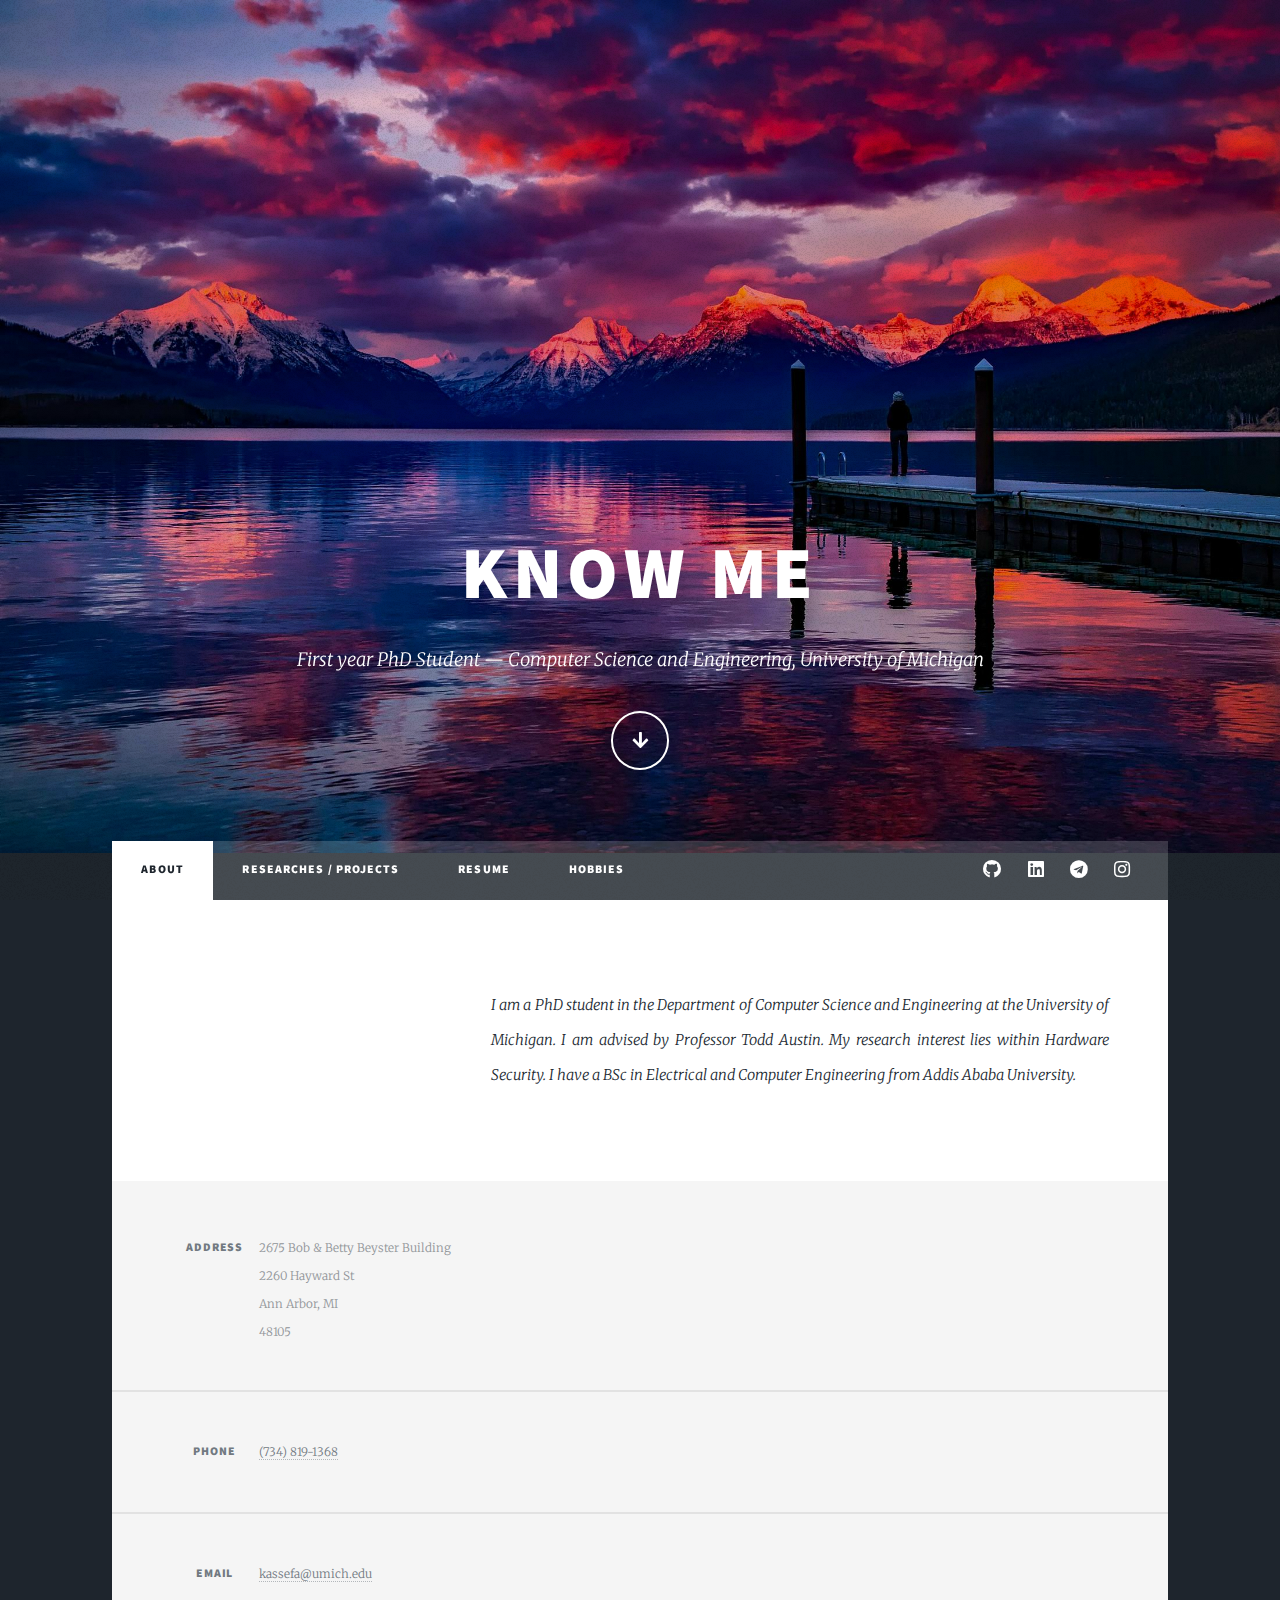
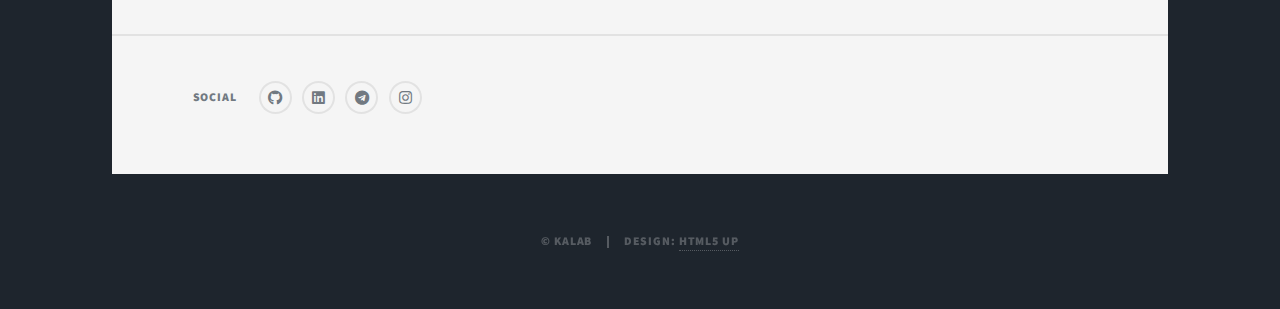
==== index.html @ b4bfa38c "first commit" ====
<!DOCTYPE HTML>

<html>
	<head>
		<title>About Page</title>
		<meta charset="utf-8" />
		<meta name="viewport" content="width=device-width, initial-scale=1, user-scalable=no" />
		<link rel="stylesheet" href="assets/css/main.css" />
		<noscript><link rel="stylesheet" href="assets/css/noscript.css" /></noscript>
	</head>

	<body class="is-preload">

		<!-- Wrapper -->
			<div id="wrapper" class="fade-in">

				<!-- Intro -->
					<div id="intro">
						<h1>Know me</h1>
						<p>First year PhD Student — Computer Science and Engineering, University of Michigan</p>
						<ul class="actions">
							<li><a href="#header" class="button icon solid solo fa-arrow-down scrolly">Continue</a></li>
						</ul>
					</div>

				<!-- Header -->
					<header id="header">
						<a class="logo">Kalab Yibeltal Assefa</a>
					</header>

				<!-- Nav -->
					<nav id="nav">
						<ul class="links">
							<li class="active"><a href="index.html">About</a></li>
							<li><a href="research.html">Researches / Projects</a></li>
							<li><a href="https://drive.google.com/file/d/16jfZTBXnlyd2YHut5KKFHOAfUcS029Zx/view?usp=sharing">Resume</a></li>
							<li><a href="hobbies.html">Hobbies</a></li>
						</ul>
						<ul class="icons">
							<li><a href="https://github.com/kalabYibeltal" class="icon brands fa-github"><span class="label">GitHub</span></a></li>
							<li><a href="https://www.linkedin.com/in/kalab-assefa" class="icon brands fa-linkedin"><span class="label">Linkedin</span></a></li>
							<li><a href="https://t.me/K11212" class="icon brands fa-telegram"><span class="label">Telegram</span></a></li>
							<li><a href="https://www.instagram.com/kalab_yibeltal" class="icon brands fa-instagram"><span class="label">Instagram</span></a></li>
						</ul>
					</nav>

				<!-- Main -->
					<div id="main">

						<!-- Featured Post -->
							<article class="post featured">
								<div class="container">
									<div class="row" style="align-items: center;">
										<div class="col-4 col-12-medium">
					
											<!-- Sidebar -->
											<a href="#" class="image featured"><img src="images/about.JPG" alt="" /></a>
					
					
					
										</div>
										<div class="col-8 col-12-medium ">
					
											<!-- Content -->
											<article class="post about">
												<header class="bio">
													<p>
														I am a PhD student in the Department of Computer Science 
														and Engineering at the University of Michigan. I am advised by 
														Professor Todd Austin. My research interest 
														lies within Hardware Security. I have a BSc
														in Electrical and Computer Engineering from Addis Ababa University.
													</p>
					
												</header>
					
											</article>
					
										</div>
									</div>
								</div>
								
								
							</article>

					

					

					</div>

				<!-- Footer -->
					<footer id="footer">
						<!-- <section>
							<form method="post" action="index.html">
								<div class="fields">
									<div class="field">
										<label for="name">Name</label>
										<input type="text" name="name" id="name" />
									</div>
									<div class="field">
										<label for="email">Email</label>
										<input type="text" name="email" id="email" />
									</div>
									<div class="field">
										<label for="message">Message</label>
										<textarea name="message" id="message" rows="3"></textarea>
									</div>
								</div>
								<ul class="actions">
									<li><input type="submit" value="Send Message" /></li>
								</ul>
							</form>
						</section> -->

						<section class="split contact align-center">
							<section class="alt">
								<h3>Address</h3>
								<p>2675 Bob & Betty Beyster Building<br />
									2260 Hayward St<br />
									Ann Arbor, MI<br />
									48105</p>
							</section>
							<section>
								<h3>Phone</h3>
								<p><a href="#">(734) 819-1368</a></p>
							</section>
							<section>
								<h3>Email</h3>
								<p><a href="#">kassefa@umich.edu</a></p>
							</section>
							<section>
								<h3>Social</h3>
								<p>
									<ul class="icons alt">
										<li><a href="https://github.com/kalabYibeltal" class="icon brands fa-github"><span class="label">GitHub</span></a></li>
										<li><a href="https://www.linkedin.com/in/kalab-assefa" class="icon brands fa-linkedin"><span class="label">Linkedin</span></a></li>
										<li><a href="https://t.me/K11212" class="icon brands fa-telegram"><span class="label">Telegram</span></a></li>
										<li><a href="https://www.instagram.com/kalab_yibeltal" class="icon brands fa-instagram"><span class="label">Instagram</span></a></li>
									</ul>

								</p>
								
							</section>
						</section>
					</footer>

				<!-- Copyright -->
					<div id="copyright">
						<ul><li>&copy; Kalab</li><li>Design: <a href="https://html5up.net">HTML5 UP</a></li></ul>
					</div>

			</div>

		<!-- Scripts -->
			<script src="assets/js/jquery.min.js"></script>
			<script src="assets/js/jquery.scrollex.min.js"></script>
			<script src="assets/js/jquery.scrolly.min.js"></script>
			<script src="assets/js/browser.min.js"></script>
			<script src="assets/js/breakpoints.min.js"></script>
			<script src="assets/js/util.js"></script>
			<script src="assets/js/main.js"></script>

	</body>
</html>
---- assets/css/main.css ----
@import url(fontawesome-all.min.css);
@import url("https://fonts.googleapis.com/css?family=Merriweather:300,700,300italic,700italic|Source+Sans+Pro:900");

/*
	Massively by HTML5 UP
	html5up.net | @ajlkn
	Free for personal and commercial use under the CCA 3.0 license (html5up.net/license)
*/

html, body, div, span, applet, object,
iframe, h1, h2, h3, h4, h5, h6, p, blockquote,
pre, a, abbr, acronym, address, big, cite,
code, del, dfn, em, img, ins, kbd, q, s, samp,
small, strike, strong, sub, sup, tt, var, b,
u, i, center, dl, dt, dd, ol, ul, li, fieldset,
form, label, legend, table, caption, tbody,
tfoot, thead, tr, th, td, article, aside,
canvas, details, embed, figure, figcaption,
footer, header, hgroup, menu, nav, output, ruby,
section, summary, time, mark, audio, video {
	margin: 0;
	padding: 0;
	border: 0;
	font-size: 100%;
	font: inherit;
	vertical-align: baseline;}

article, aside, details, figcaption, figure,
footer, header, hgroup, menu, nav, section {
	display: block;}

body {
	line-height: 1;
}

ol, ul {
	list-style: none;
}

blockquote, q {
	quotes: none;
}

	blockquote:before, blockquote:after, q:before, q:after {
		content: '';
		content: none;
	}

table {
	border-collapse: collapse;
	border-spacing: 0;
}

body {
	-webkit-text-size-adjust: none;
}

mark {
	background-color: transparent;
	color: inherit;
}

input::-moz-focus-inner {
	border: 0;
	padding: 0;
}

input, select, textarea {
	-moz-appearance: none;
	-webkit-appearance: none;
	-ms-appearance: none;
	appearance: none;
}

/* Basic */

	@-ms-viewport {
		width: device-width;
	}

	body {
		-ms-overflow-style: scrollbar;
	}

	@media screen and (max-width: 480px) {

		html, body {
			min-width: 320px;
		}

	}

	html {
		box-sizing: border-box;
	}

	*, *:before, *:after {
		box-sizing: inherit;
	}

	body {
		background-color: #1e252d;
	}

		body.is-preload *, body.is-preload *:before, body.is-preload *:after {
			-moz-animation: none !important;
			-webkit-animation: none !important;
			-ms-animation: none !important;
			animation: none !important;
			-moz-transition: none !important;
			-webkit-transition: none !important;
			-ms-transition: none !important;
			transition: none !important;
		}

/* Type */

	html {
		font-size: 16pt;
	}

		@media screen and (max-width: 1680px) {

			html {
				font-size: 12pt;
			}

		}

		@media screen and (max-width: 1280px) {

			html {
				font-size: 11pt;
			}

		}

		@media screen and (max-width: 360px) {

			html {
				font-size: 10pt;
			}

		}

	body {
		color: #212931;
	}

	body, input, select, textarea {
		font-family: "Merriweather", Georgia, serif;
		font-weight: 300;
		font-size: 1rem;
		line-height: 2.375;
	}

	a {
		-moz-transition: color 0.2s ease-in-out, background-color 0.2s ease-in-out, border-color 0.2s ease-in-out, box-shadow 0.2s ease-in-out;
		-webkit-transition: color 0.2s ease-in-out, background-color 0.2s ease-in-out, border-color 0.2s ease-in-out, box-shadow 0.2s ease-in-out;
		-ms-transition: color 0.2s ease-in-out, background-color 0.2s ease-in-out, border-color 0.2s ease-in-out, box-shadow 0.2s ease-in-out;
		transition: color 0.2s ease-in-out, background-color 0.2s ease-in-out, border-color 0.2s ease-in-out, box-shadow 0.2s ease-in-out;
		border-bottom: dotted 1px;
		text-decoration: none;
	}

		a:hover {
			border-bottom-color: transparent;
		}

	strong, b {
		font-weight: 600;
	}

	em, i {
		font-style: italic;
	}

	p {
		text-align: justify;
		margin: 0 0 2rem 0;
	}

	h1, h2, h3, h4, h5, h6 {
		font-family: "Source Sans Pro", Helvetica, sans-serif;
		font-weight: 900;
		line-height: 1.5;
		letter-spacing: 0.075em;
		text-transform: uppercase;
		margin: 0 0 1rem 0;
	}

		h1 a, h2 a, h3 a, h4 a, h5 a, h6 a {
			border-bottom: 0;
			color: inherit;
			text-decoration: none;
		}

	h1 {
		font-size: 4rem;
		line-height: 1.1;
		margin: 0 0 2rem 0;
	}

	h2 {
		font-size: 1.75rem;
		line-height: 1.3;
		margin: 0 0 1.5rem 0;
	}

	h3 {
		font-size: 1.25rem;
		margin: 0 0 1.5rem 0;
	}

	h4 {
		font-size: 1rem;
	}

	h5 {
		font-size: 0.9rem;
	}

	h6 {
		font-size: 0.8rem;
	}

	sub {
		font-size: 0.8rem;
		position: relative;
		top: 0.5rem;
	}

	sup {
		font-size: 0.8rem;
		position: relative;
		top: -0.5rem;
	}

	blockquote {
		border-left: solid 4px;
		font-style: italic;
		margin: 0 0 2rem 0;
		padding: 0.5rem 0 0.5rem 2rem;
	}

	code {
		border: solid 2px;
		font-family: "Courier New", monospace;
		font-size: 0.9rem;
		margin: 0 0.25rem;
		padding: 0.25rem 0.65rem;
	}

	pre {
		-webkit-overflow-scrolling: touch;
		font-family: "Courier New", monospace;
		font-size: 0.9rem;
		margin: 0 0 2rem 0;
	}

		pre code {
			display: block;
			line-height: 1.75;
			padding: 1rem 1.5rem;
			overflow-x: auto;
		}

	hr {
		border: 0;
		border-bottom: solid 2px;
		margin: 3rem 0;
	}

		hr.major {
			margin: 5rem 0;
		}

	.align-left {
		text-align: left;
	}

	.align-center {
		text-align: center;
	}

	.align-right {
		text-align: right;
	}

	input, select, textarea {
		color: #212931;
	}

	a {
		color: #212931;
		border-bottom-color: rgba(33, 41, 49, 0.5);
	}

		a:hover {
			border-bottom-color: transparent;
			color: #18bfef !important;
		}

	strong, b {
		color: #212931;
	}

	h1, h2, h3, h4, h5, h6 {
		color: #212931;
	}

	blockquote {
		border-left-color: #eeeeee;
	}

	code {
		background: rgba(220, 220, 220, 0.25);
		border-color: #eeeeee;
	}

	hr {
		border-bottom-color: #eeeeee;
	}

/* Row */

	.row {
		display: flex;
		flex-wrap: wrap;
		box-sizing: border-box;
		align-items: stretch;
	}

		.row > * {
			box-sizing: border-box;
		}

		.row.gtr-uniform > * > :last-child {
			margin-bottom: 0;
		}

		.row.aln-left {
			justify-content: flex-start;
		}

		.row.aln-center {
			justify-content: center;
		}

		.row.aln-right {
			justify-content: flex-end;
		}

		.row.aln-top {
			align-items: flex-start;
		}

		.row.aln-middle {
			align-items: center;
		}

		.row.aln-bottom {
			align-items: flex-end;
		}

		.row > .imp {
			order: -1;
		}

		.row > .col-1 {
			width: 8.33333%;
		}

		.row > .off-1 {
			margin-left: 8.33333%;
		}

		.row > .col-2 {
			width: 16.66667%;
		}

		.row > .off-2 {
			margin-left: 16.66667%;
		}

		.row > .col-3 {
			width: 25%;
		}

		.row > .off-3 {
			margin-left: 25%;
		}

		.row > .col-4 {
			width: 33.33333%;
		}

		.row > .off-4 {
			margin-left: 33.33333%;
		}

		.row > .col-5 {
			width: 41.66667%;
		}

		.row > .off-5 {
			margin-left: 41.66667%;
		}

		.row > .col-6 {
			width: 50%;
		}

		.row > .off-6 {
			margin-left: 50%;
		}

		.row > .col-7 {
			width: 58.33333%;
		}

		.row > .off-7 {
			margin-left: 58.33333%;
		}

		.row > .col-8 {
			width: 66.66667%;
		}

		.row > .off-8 {
			margin-left: 66.66667%;
		}

		.row > .col-9 {
			width: 75%;
		}

		.row > .off-9 {
			margin-left: 75%;
		}

		.row > .col-10 {
			width: 83.33333%;
		}

		.row > .off-10 {
			margin-left: 83.33333%;
		}

		.row > .col-11 {
			width: 91.66667%;
		}

		.row > .off-11 {
			margin-left: 91.66667%;
		}

		.row > .col-12 {
			width: 100%;
		}

		.row > .off-12 {
			margin-left: 100%;
		}

		.row.gtr-0 {
			margin-top: 0;
			margin-left: 0rem;
		}

			.row.gtr-0 > * {
				padding: 0 0 0 0rem;
			}

			.row.gtr-0.gtr-uniform {
				margin-top: 0rem;
			}

				.row.gtr-0.gtr-uniform > * {
					padding-top: 0rem;
				}

		.row.gtr-25 {
			margin-top: 0;
			margin-left: -0.375rem;
		}

			.row.gtr-25 > * {
				padding: 0 0 0 0.375rem;
			}

			.row.gtr-25.gtr-uniform {
				margin-top: -0.375rem;
			}

				.row.gtr-25.gtr-uniform > * {
					padding-top: 0.375rem;
				}

		.row.gtr-50 {
			margin-top: 0;
			margin-left: -0.75rem;
		}

			.row.gtr-50 > * {
				padding: 0 0 0 0.75rem;
			}

			.row.gtr-50.gtr-uniform {
				margin-top: -0.75rem;
			}

				.row.gtr-50.gtr-uniform > * {
					padding-top: 0.75rem;
				}

		.row {
			margin-top: 0;
			margin-left: -1.5rem;
		}

			.row > * {
				padding: 0 0 0 1.5rem;
			}

			.row.gtr-uniform {
				margin-top: -1.5rem;
			}

				.row.gtr-uniform > * {
					padding-top: 1.5rem;
				}

		.row.gtr-150 {
			margin-top: 0;
			margin-left: -2.25rem;
		}

			.row.gtr-150 > * {
				padding: 0 0 0 2.25rem;
			}

			.row.gtr-150.gtr-uniform {
				margin-top: -2.25rem;
			}

				.row.gtr-150.gtr-uniform > * {
					padding-top: 2.25rem;
				}

		.row.gtr-200 {
			margin-top: 0;
			margin-left: -3rem;
		}

			.row.gtr-200 > * {
				padding: 0 0 0 3rem;
			}

			.row.gtr-200.gtr-uniform {
				margin-top: -3rem;
			}

				.row.gtr-200.gtr-uniform > * {
					padding-top: 3rem;
				}

		@media screen and (max-width: 1680px) {

			.row {
				display: flex;
				flex-wrap: wrap;
				box-sizing: border-box;
				align-items: stretch;
			}

				.row > * {
					box-sizing: border-box;
				}

				.row.gtr-uniform > * > :last-child {
					margin-bottom: 0;
				}

				.row.aln-left {
					justify-content: flex-start;
				}

				.row.aln-center {
					justify-content: center;
				}

				.row.aln-right {
					justify-content: flex-end;
				}

				.row.aln-top {
					align-items: flex-start;
				}

				.row.aln-middle {
					align-items: center;
				}

				.row.aln-bottom {
					align-items: flex-end;
				}

				.row > .imp-xlarge {
					order: -1;
				}

				.row > .col-1-xlarge {
					width: 8.33333%;
				}

				.row > .off-1-xlarge {
					margin-left: 8.33333%;
				}

				.row > .col-2-xlarge {
					width: 16.66667%;
				}

				.row > .off-2-xlarge {
					margin-left: 16.66667%;
				}

				.row > .col-3-xlarge {
					width: 25%;
				}

				.row > .off-3-xlarge {
					margin-left: 25%;
				}

				.row > .col-4-xlarge {
					width: 33.33333%;
				}

				.row > .off-4-xlarge {
					margin-left: 33.33333%;
				}

				.row > .col-5-xlarge {
					width: 41.66667%;
				}

				.row > .off-5-xlarge {
					margin-left: 41.66667%;
				}

				.row > .col-6-xlarge {
					width: 50%;
				}

				.row > .off-6-xlarge {
					margin-left: 50%;
				}

				.row > .col-7-xlarge {
					width: 58.33333%;
				}

				.row > .off-7-xlarge {
					margin-left: 58.33333%;
				}

				.row > .col-8-xlarge {
					width: 66.66667%;
				}

				.row > .off-8-xlarge {
					margin-left: 66.66667%;
				}

				.row > .col-9-xlarge {
					width: 75%;
				}

				.row > .off-9-xlarge {
					margin-left: 75%;
				}

				.row > .col-10-xlarge {
					width: 83.33333%;
				}

				.row > .off-10-xlarge {
					margin-left: 83.33333%;
				}

				.row > .col-11-xlarge {
					width: 91.66667%;
				}

				.row > .off-11-xlarge {
					margin-left: 91.66667%;
				}

				.row > .col-12-xlarge {
					width: 100%;
				}

				.row > .off-12-xlarge {
					margin-left: 100%;
				}

				.row.gtr-0 {
					margin-top: 0;
					margin-left: 0rem;
				}

					.row.gtr-0 > * {
						padding: 0 0 0 0rem;
					}

					.row.gtr-0.gtr-uniform {
						margin-top: 0rem;
					}

						.row.gtr-0.gtr-uniform > * {
							padding-top: 0rem;
						}

				.row.gtr-25 {
					margin-top: 0;
					margin-left: -0.375rem;
				}

					.row.gtr-25 > * {
						padding: 0 0 0 0.375rem;
					}

					.row.gtr-25.gtr-uniform {
						margin-top: -0.375rem;
					}

						.row.gtr-25.gtr-uniform > * {
							padding-top: 0.375rem;
						}

				.row.gtr-50 {
					margin-top: 0;
					margin-left: -0.75rem;
				}

					.row.gtr-50 > * {
						padding: 0 0 0 0.75rem;
					}

					.row.gtr-50.gtr-uniform {
						margin-top: -0.75rem;
					}

						.row.gtr-50.gtr-uniform > * {
							padding-top: 0.75rem;
						}

				.row {
					margin-top: 0;
					margin-left: -1.5rem;
				}

					.row > * {
						padding: 0 0 0 1.5rem;
					}

					.row.gtr-uniform {
						margin-top: -1.5rem;
					}

						.row.gtr-uniform > * {
							padding-top: 1.5rem;
						}

				.row.gtr-150 {
					margin-top: 0;
					margin-left: -2.25rem;
				}

					.row.gtr-150 > * {
						padding: 0 0 0 2.25rem;
					}

					.row.gtr-150.gtr-uniform {
						margin-top: -2.25rem;
					}

						.row.gtr-150.gtr-uniform > * {
							padding-top: 2.25rem;
						}

				.row.gtr-200 {
					margin-top: 0;
					margin-left: -3rem;
				}

					.row.gtr-200 > * {
						padding: 0 0 0 3rem;
					}

					.row.gtr-200.gtr-uniform {
						margin-top: -3rem;
					}

						.row.gtr-200.gtr-uniform > * {
							padding-top: 3rem;
						}

		}

		@media screen and (max-width: 1280px) {

			.row {
				display: flex;
				flex-wrap: wrap;
				box-sizing: border-box;
				align-items: stretch;
			}

				.row > * {
					box-sizing: border-box;
				}

				.row.gtr-uniform > * > :last-child {
					margin-bottom: 0;
				}

				.row.aln-left {
					justify-content: flex-start;
				}

				.row.aln-center {
					justify-content: center;
				}

				.row.aln-right {
					justify-content: flex-end;
				}

				.row.aln-top {
					align-items: flex-start;
				}

				.row.aln-middle {
					align-items: center;
				}

				.row.aln-bottom {
					align-items: flex-end;
				}

				.row > .imp-large {
					order: -1;
				}

				.row > .col-1-large {
					width: 8.33333%;
				}

				.row > .off-1-large {
					margin-left: 8.33333%;
				}

				.row > .col-2-large {
					width: 16.66667%;
				}

				.row > .off-2-large {
					margin-left: 16.66667%;
				}

				.row > .col-3-large {
					width: 25%;
				}

				.row > .off-3-large {
					margin-left: 25%;
				}

				.row > .col-4-large {
					width: 33.33333%;
				}

				.row > .off-4-large {
					margin-left: 33.33333%;
				}

				.row > .col-5-large {
					width: 41.66667%;
				}

				.row > .off-5-large {
					margin-left: 41.66667%;
				}

				.row > .col-6-large {
					width: 50%;
				}

				.row > .off-6-large {
					margin-left: 50%;
				}

				.row > .col-7-large {
					width: 58.33333%;
				}

				.row > .off-7-large {
					margin-left: 58.33333%;
				}

				.row > .col-8-large {
					width: 66.66667%;
				}

				.row > .off-8-large {
					margin-left: 66.66667%;
				}

				.row > .col-9-large {
					width: 75%;
				}

				.row > .off-9-large {
					margin-left: 75%;
				}

				.row > .col-10-large {
					width: 83.33333%;
				}

				.row > .off-10-large {
					margin-left: 83.33333%;
				}

				.row > .col-11-large {
					width: 91.66667%;
				}

				.row > .off-11-large {
					margin-left: 91.66667%;
				}

				.row > .col-12-large {
					width: 100%;
				}

				.row > .off-12-large {
					margin-left: 100%;
				}

				.row.gtr-0 {
					margin-top: 0;
					margin-left: 0rem;
				}

					.row.gtr-0 > * {
						padding: 0 0 0 0rem;
					}

					.row.gtr-0.gtr-uniform {
						margin-top: 0rem;
					}

						.row.gtr-0.gtr-uniform > * {
							padding-top: 0rem;
						}

				.row.gtr-25 {
					margin-top: 0;
					margin-left: -0.375rem;
				}

					.row.gtr-25 > * {
						padding: 0 0 0 0.375rem;
					}

					.row.gtr-25.gtr-uniform {
						margin-top: -0.375rem;
					}

						.row.gtr-25.gtr-uniform > * {
							padding-top: 0.375rem;
						}

				.row.gtr-50 {
					margin-top: 0;
					margin-left: -0.75rem;
				}

					.row.gtr-50 > * {
						padding: 0 0 0 0.75rem;
					}

					.row.gtr-50.gtr-uniform {
						margin-top: -0.75rem;
					}

						.row.gtr-50.gtr-uniform > * {
							padding-top: 0.75rem;
						}

				.row {
					margin-top: 0;
					margin-left: -1.5rem;
				}

					.row > * {
						padding: 0 0 0 1.5rem;
					}

					.row.gtr-uniform {
						margin-top: -1.5rem;
					}

						.row.gtr-uniform > * {
							padding-top: 1.5rem;
						}

				.row.gtr-150 {
					margin-top: 0;
					margin-left: -2.25rem;
				}

					.row.gtr-150 > * {
						padding: 0 0 0 2.25rem;
					}

					.row.gtr-150.gtr-uniform {
						margin-top: -2.25rem;
					}

						.row.gtr-150.gtr-uniform > * {
							padding-top: 2.25rem;
						}

				.row.gtr-200 {
					margin-top: 0;
					margin-left: -3rem;
				}

					.row.gtr-200 > * {
						padding: 0 0 0 3rem;
					}

					.row.gtr-200.gtr-uniform {
						margin-top: -3rem;
					}

						.row.gtr-200.gtr-uniform > * {
							padding-top: 3rem;
						}

		}

		@media screen and (max-width: 980px) {

			.row {
				display: flex;
				flex-wrap: wrap;
				box-sizing: border-box;
				align-items: stretch;
			}

				.row > * {
					box-sizing: border-box;
				}

				.row.gtr-uniform > * > :last-child {
					margin-bottom: 0;
				}

				.row.aln-left {
					justify-content: flex-start;
				}

				.row.aln-center {
					justify-content: center;
				}

				.row.aln-right {
					justify-content: flex-end;
				}

				.row.aln-top {
					align-items: flex-start;
				}

				.row.aln-middle {
					align-items: center;
				}

				.row.aln-bottom {
					align-items: flex-end;
				}

				.row > .imp-medium {
					order: -1;
				}

				.row > .col-1-medium {
					width: 8.33333%;
				}

				.row > .off-1-medium {
					margin-left: 8.33333%;
				}

				.row > .col-2-medium {
					width: 16.66667%;
				}

				.row > .off-2-medium {
					margin-left: 16.66667%;
				}

				.row > .col-3-medium {
					width: 25%;
				}

				.row > .off-3-medium {
					margin-left: 25%;
				}

				.row > .col-4-medium {
					width: 33.33333%;
				}

				.row > .off-4-medium {
					margin-left: 33.33333%;
				}

				.row > .col-5-medium {
					width: 41.66667%;
				}

				.row > .off-5-medium {
					margin-left: 41.66667%;
				}

				.row > .col-6-medium {
					width: 50%;
				}

				.row > .off-6-medium {
					margin-left: 50%;
				}

				.row > .col-7-medium {
					width: 58.33333%;
				}

				.row > .off-7-medium {
					margin-left: 58.33333%;
				}

				.row > .col-8-medium {
					width: 66.66667%;
				}

				.row > .off-8-medium {
					margin-left: 66.66667%;
				}

				.row > .col-9-medium {
					width: 75%;
				}

				.row > .off-9-medium {
					margin-left: 75%;
				}

				.row > .col-10-medium {
					width: 83.33333%;
				}

				.row > .off-10-medium {
					margin-left: 83.33333%;
				}

				.row > .col-11-medium {
					width: 91.66667%;
				}

				.row > .off-11-medium {
					margin-left: 91.66667%;
				}

				.row > .col-12-medium {
					width: 100%;
				}

				.row > .off-12-medium {
					margin-left: 100%;
				}

				.row.gtr-0 {
					margin-top: 0;
					margin-left: 0rem;
				}

					.row.gtr-0 > * {
						padding: 0 0 0 0rem;
					}

					.row.gtr-0.gtr-uniform {
						margin-top: 0rem;
					}

						.row.gtr-0.gtr-uniform > * {
							padding-top: 0rem;
						}

				.row.gtr-25 {
					margin-top: 0;
					margin-left: -0.375rem;
				}

					.row.gtr-25 > * {
						padding: 0 0 0 0.375rem;
					}

					.row.gtr-25.gtr-uniform {
						margin-top: -0.375rem;
					}

						.row.gtr-25.gtr-uniform > * {
							padding-top: 0.375rem;
						}

				.row.gtr-50 {
					margin-top: 0;
					margin-left: -0.75rem;
				}

					.row.gtr-50 > * {
						padding: 0 0 0 0.75rem;
					}

					.row.gtr-50.gtr-uniform {
						margin-top: -0.75rem;
					}

						.row.gtr-50.gtr-uniform > * {
							padding-top: 0.75rem;
						}

				.row {
					margin-top: 0;
					margin-left: -1.5rem;
				}

					.row > * {
						padding: 0 0 0 1.5rem;
					}

					.row.gtr-uniform {
						margin-top: -1.5rem;
					}

						.row.gtr-uniform > * {
							padding-top: 1.5rem;
						}

				.row.gtr-150 {
					margin-top: 0;
					margin-left: -2.25rem;
				}

					.row.gtr-150 > * {
						padding: 0 0 0 2.25rem;
					}

					.row.gtr-150.gtr-uniform {
						margin-top: -2.25rem;
					}

						.row.gtr-150.gtr-uniform > * {
							padding-top: 2.25rem;
						}

				.row.gtr-200 {
					margin-top: 0;
					margin-left: -3rem;
				}

					.row.gtr-200 > * {
						padding: 0 0 0 3rem;
					}

					.row.gtr-200.gtr-uniform {
						margin-top: -3rem;
					}

						.row.gtr-200.gtr-uniform > * {
							padding-top: 3rem;
						}

		}

		@media screen and (max-width: 736px) {

			.row {
				display: flex;
				flex-wrap: wrap;
				box-sizing: border-box;
				align-items: stretch;
			}

				.row > * {
					box-sizing: border-box;
				}

				.row.gtr-uniform > * > :last-child {
					margin-bottom: 0;
				}

				.row.aln-left {
					justify-content: flex-start;
				}

				.row.aln-center {
					justify-content: center;
				}

				.row.aln-right {
					justify-content: flex-end;
				}

				.row.aln-top {
					align-items: flex-start;
				}

				.row.aln-middle {
					align-items: center;
				}

				.row.aln-bottom {
					align-items: flex-end;
				}

				.row > .imp-small {
					order: -1;
				}

				.row > .col-1-small {
					width: 8.33333%;
				}

				.row > .off-1-small {
					margin-left: 8.33333%;
				}

				.row > .col-2-small {
					width: 16.66667%;
				}

				.row > .off-2-small {
					margin-left: 16.66667%;
				}

				.row > .col-3-small {
					width: 25%;
				}

				.row > .off-3-small {
					margin-left: 25%;
				}

				.row > .col-4-small {
					width: 33.33333%;
				}

				.row > .off-4-small {
					margin-left: 33.33333%;
				}

				.row > .col-5-small {
					width: 41.66667%;
				}

				.row > .off-5-small {
					margin-left: 41.66667%;
				}

				.row > .col-6-small {
					width: 50%;
				}

				.row > .off-6-small {
					margin-left: 50%;
				}

				.row > .col-7-small {
					width: 58.33333%;
				}

				.row > .off-7-small {
					margin-left: 58.33333%;
				}

				.row > .col-8-small {
					width: 66.66667%;
				}

				.row > .off-8-small {
					margin-left: 66.66667%;
				}

				.row > .col-9-small {
					width: 75%;
				}

				.row > .off-9-small {
					margin-left: 75%;
				}

				.row > .col-10-small {
					width: 83.33333%;
				}

				.row > .off-10-small {
					margin-left: 83.33333%;
				}

				.row > .col-11-small {
					width: 91.66667%;
				}

				.row > .off-11-small {
					margin-left: 91.66667%;
				}

				.row > .col-12-small {
					width: 100%;
				}

				.row > .off-12-small {
					margin-left: 100%;
				}

				.row.gtr-0 {
					margin-top: 0;
					margin-left: 0rem;
				}

					.row.gtr-0 > * {
						padding: 0 0 0 0rem;
					}

					.row.gtr-0.gtr-uniform {
						margin-top: 0rem;
					}

						.row.gtr-0.gtr-uniform > * {
							padding-top: 0rem;
						}

				.row.gtr-25 {
					margin-top: 0;
					margin-left: -0.375rem;
				}

					.row.gtr-25 > * {
						padding: 0 0 0 0.375rem;
					}

					.row.gtr-25.gtr-uniform {
						margin-top: -0.375rem;
					}

						.row.gtr-25.gtr-uniform > * {
							padding-top: 0.375rem;
						}

				.row.gtr-50 {
					margin-top: 0;
					margin-left: -0.75rem;
				}

					.row.gtr-50 > * {
						padding: 0 0 0 0.75rem;
					}

					.row.gtr-50.gtr-uniform {
						margin-top: -0.75rem;
					}

						.row.gtr-50.gtr-uniform > * {
							padding-top: 0.75rem;
						}

				.row {
					margin-top: 0;
					margin-left: -1.5rem;
				}

					.row > * {
						padding: 0 0 0 1.5rem;
					}

					.row.gtr-uniform {
						margin-top: -1.5rem;
					}

						.row.gtr-uniform > * {
							padding-top: 1.5rem;
						}

				.row.gtr-150 {
					margin-top: 0;
					margin-left: -2.25rem;
				}

					.row.gtr-150 > * {
						padding: 0 0 0 2.25rem;
					}

					.row.gtr-150.gtr-uniform {
						margin-top: -2.25rem;
					}

						.row.gtr-150.gtr-uniform > * {
							padding-top: 2.25rem;
						}

				.row.gtr-200 {
					margin-top: 0;
					margin-left: -3rem;
				}

					.row.gtr-200 > * {
						padding: 0 0 0 3rem;
					}

					.row.gtr-200.gtr-uniform {
						margin-top: -3rem;
					}

						.row.gtr-200.gtr-uniform > * {
							padding-top: 3rem;
						}

		}

		@media screen and (max-width: 480px) {

			.row {
				display: flex;
				flex-wrap: wrap;
				box-sizing: border-box;
				align-items: stretch;
			}

				.row > * {
					box-sizing: border-box;
				}

				.row.gtr-uniform > * > :last-child {
					margin-bottom: 0;
				}

				.row.aln-left {
					justify-content: flex-start;
				}

				.row.aln-center {
					justify-content: center;
				}

				.row.aln-right {
					justify-content: flex-end;
				}

				.row.aln-top {
					align-items: flex-start;
				}

				.row.aln-middle {
					align-items: center;
				}

				.row.aln-bottom {
					align-items: flex-end;
				}

				.row > .imp-xsmall {
					order: -1;
				}

				.row > .col-1-xsmall {
					width: 8.33333%;
				}

				.row > .off-1-xsmall {
					margin-left: 8.33333%;
				}

				.row > .col-2-xsmall {
					width: 16.66667%;
				}

				.row > .off-2-xsmall {
					margin-left: 16.66667%;
				}

				.row > .col-3-xsmall {
					width: 25%;
				}

				.row > .off-3-xsmall {
					margin-left: 25%;
				}

				.row > .col-4-xsmall {
					width: 33.33333%;
				}

				.row > .off-4-xsmall {
					margin-left: 33.33333%;
				}

				.row > .col-5-xsmall {
					width: 41.66667%;
				}

				.row > .off-5-xsmall {
					margin-left: 41.66667%;
				}

				.row > .col-6-xsmall {
					width: 50%;
				}

				.row > .off-6-xsmall {
					margin-left: 50%;
				}

				.row > .col-7-xsmall {
					width: 58.33333%;
				}

				.row > .off-7-xsmall {
					margin-left: 58.33333%;
				}

				.row > .col-8-xsmall {
					width: 66.66667%;
				}

				.row > .off-8-xsmall {
					margin-left: 66.66667%;
				}

				.row > .col-9-xsmall {
					width: 75%;
				}

				.row > .off-9-xsmall {
					margin-left: 75%;
				}

				.row > .col-10-xsmall {
					width: 83.33333%;
				}

				.row > .off-10-xsmall {
					margin-left: 83.33333%;
				}

				.row > .col-11-xsmall {
					width: 91.66667%;
				}

				.row > .off-11-xsmall {
					margin-left: 91.66667%;
				}

				.row > .col-12-xsmall {
					width: 100%;
				}

				.row > .off-12-xsmall {
					margin-left: 100%;
				}

				.row.gtr-0 {
					margin-top: 0;
					margin-left: 0rem;
				}

					.row.gtr-0 > * {
						padding: 0 0 0 0rem;
					}

					.row.gtr-0.gtr-uniform {
						margin-top: 0rem;
					}

						.row.gtr-0.gtr-uniform > * {
							padding-top: 0rem;
						}

				.row.gtr-25 {
					margin-top: 0;
					margin-left: -0.375rem;
				}

					.row.gtr-25 > * {
						padding: 0 0 0 0.375rem;
					}

					.row.gtr-25.gtr-uniform {
						margin-top: -0.375rem;
					}

						.row.gtr-25.gtr-uniform > * {
							padding-top: 0.375rem;
						}

				.row.gtr-50 {
					margin-top: 0;
					margin-left: -0.75rem;
				}

					.row.gtr-50 > * {
						padding: 0 0 0 0.75rem;
					}

					.row.gtr-50.gtr-uniform {
						margin-top: -0.75rem;
					}

						.row.gtr-50.gtr-uniform > * {
							padding-top: 0.75rem;
						}

				.row {
					margin-top: 0;
					margin-left: -1.5rem;
				}

					.row > * {
						padding: 0 0 0 1.5rem;
					}

					.row.gtr-uniform {
						margin-top: -1.5rem;
					}

						.row.gtr-uniform > * {
							padding-top: 1.5rem;
						}

				.row.gtr-150 {
					margin-top: 0;
					margin-left: -2.25rem;
				}

					.row.gtr-150 > * {
						padding: 0 0 0 2.25rem;
					}

					.row.gtr-150.gtr-uniform {
						margin-top: -2.25rem;
					}

						.row.gtr-150.gtr-uniform > * {
							padding-top: 2.25rem;
						}

				.row.gtr-200 {
					margin-top: 0;
					margin-left: -3rem;
				}

					.row.gtr-200 > * {
						padding: 0 0 0 3rem;
					}

					.row.gtr-200.gtr-uniform {
						margin-top: -3rem;
					}

						.row.gtr-200.gtr-uniform > * {
							padding-top: 3rem;
						}

		}

		@media screen and (max-width: 360px) {

			.row {
				display: flex;
				flex-wrap: wrap;
				box-sizing: border-box;
				align-items: stretch;
			}

				.row > * {
					box-sizing: border-box;
				}

				.row.gtr-uniform > * > :last-child {
					margin-bottom: 0;
				}

				.row.aln-left {
					justify-content: flex-start;
				}

				.row.aln-center {
					justify-content: center;
				}

				.row.aln-right {
					justify-content: flex-end;
				}

				.row.aln-top {
					align-items: flex-start;
				}

				.row.aln-middle {
					align-items: center;
				}

				.row.aln-bottom {
					align-items: flex-end;
				}

				.row > .imp-xxsmall {
					order: -1;
				}

				.row > .col-1-xxsmall {
					width: 8.33333%;
				}

				.row > .off-1-xxsmall {
					margin-left: 8.33333%;
				}

				.row > .col-2-xxsmall {
					width: 16.66667%;
				}

				.row > .off-2-xxsmall {
					margin-left: 16.66667%;
				}

				.row > .col-3-xxsmall {
					width: 25%;
				}

				.row > .off-3-xxsmall {
					margin-left: 25%;
				}

				.row > .col-4-xxsmall {
					width: 33.33333%;
				}

				.row > .off-4-xxsmall {
					margin-left: 33.33333%;
				}

				.row > .col-5-xxsmall {
					width: 41.66667%;
				}

				.row > .off-5-xxsmall {
					margin-left: 41.66667%;
				}

				.row > .col-6-xxsmall {
					width: 50%;
				}

				.row > .off-6-xxsmall {
					margin-left: 50%;
				}

				.row > .col-7-xxsmall {
					width: 58.33333%;
				}

				.row > .off-7-xxsmall {
					margin-left: 58.33333%;
				}

				.row > .col-8-xxsmall {
					width: 66.66667%;
				}

				.row > .off-8-xxsmall {
					margin-left: 66.66667%;
				}

				.row > .col-9-xxsmall {
					width: 75%;
				}

				.row > .off-9-xxsmall {
					margin-left: 75%;
				}

				.row > .col-10-xxsmall {
					width: 83.33333%;
				}

				.row > .off-10-xxsmall {
					margin-left: 83.33333%;
				}

				.row > .col-11-xxsmall {
					width: 91.66667%;
				}

				.row > .off-11-xxsmall {
					margin-left: 91.66667%;
				}

				.row > .col-12-xxsmall {
					width: 100%;
				}

				.row > .off-12-xxsmall {
					margin-left: 100%;
				}

				.row.gtr-0 {
					margin-top: 0;
					margin-left: 0rem;
				}

					.row.gtr-0 > * {
						padding: 0 0 0 0rem;
					}

					.row.gtr-0.gtr-uniform {
						margin-top: 0rem;
					}

						.row.gtr-0.gtr-uniform > * {
							padding-top: 0rem;
						}

				.row.gtr-25 {
					margin-top: 0;
					margin-left: -0.375rem;
				}

					.row.gtr-25 > * {
						padding: 0 0 0 0.375rem;
					}

					.row.gtr-25.gtr-uniform {
						margin-top: -0.375rem;
					}

						.row.gtr-25.gtr-uniform > * {
							padding-top: 0.375rem;
						}

				.row.gtr-50 {
					margin-top: 0;
					margin-left: -0.75rem;
				}

					.row.gtr-50 > * {
						padding: 0 0 0 0.75rem;
					}

					.row.gtr-50.gtr-uniform {
						margin-top: -0.75rem;
					}

						.row.gtr-50.gtr-uniform > * {
							padding-top: 0.75rem;
						}

				.row {
					margin-top: 0;
					margin-left: -1.5rem;
				}

					.row > * {
						padding: 0 0 0 1.5rem;
					}

					.row.gtr-uniform {
						margin-top: -1.5rem;
					}

						.row.gtr-uniform > * {
							padding-top: 1.5rem;
						}

				.row.gtr-150 {
					margin-top: 0;
					margin-left: -2.25rem;
				}

					.row.gtr-150 > * {
						padding: 0 0 0 2.25rem;
					}

					.row.gtr-150.gtr-uniform {
						margin-top: -2.25rem;
					}

						.row.gtr-150.gtr-uniform > * {
							padding-top: 2.25rem;
						}

				.row.gtr-200 {
					margin-top: 0;
					margin-left: -3rem;
				}

					.row.gtr-200 > * {
						padding: 0 0 0 3rem;
					}

					.row.gtr-200.gtr-uniform {
						margin-top: -3rem;
					}

						.row.gtr-200.gtr-uniform > * {
							padding-top: 3rem;
						}

		}

/* Box */

	.box {
		border: solid 2px;
		margin-bottom: 2rem;
		padding: 1.5rem;
	}

		.box > :last-child,
		.box > :last-child > :last-child,
		.box > :last-child > :last-child > :last-child {
			margin-bottom: 0;
		}

		.box.alt {
			border: 0;
			border-radius: 0;
			padding: 0;
		}

	.box {
		border-color: #eeeeee;
	}

/* Button */

	input[type="submit"],
	input[type="reset"],
	input[type="button"],
	button,
	.button {
		-moz-appearance: none;
		-webkit-appearance: none;
		-ms-appearance: none;
		appearance: none;
		-moz-transition: background-color 0.2s ease-in-out, box-shadow 0.2s ease-in-out, color 0.2s ease-in-out;
		-webkit-transition: background-color 0.2s ease-in-out, box-shadow 0.2s ease-in-out, color 0.2s ease-in-out;
		-ms-transition: background-color 0.2s ease-in-out, box-shadow 0.2s ease-in-out, color 0.2s ease-in-out;
		transition: background-color 0.2s ease-in-out, box-shadow 0.2s ease-in-out, color 0.2s ease-in-out;
		border: 0;
		border-radius: 0;
		cursor: pointer;
		display: inline-block;
		font-family: "Source Sans Pro", Helvetica, sans-serif;
		font-size: 0.8rem;
		font-weight: 900;
		letter-spacing: 0.075em;
		height: 3rem;
		line-height: 3rem;
		padding: 0 2rem;
		text-align: center;
		text-decoration: none;
		text-transform: uppercase;
		white-space: nowrap;
	}

		input[type="submit"].icon:before,
		input[type="reset"].icon:before,
		input[type="button"].icon:before,
		button.icon:before,
		.button.icon:before {
			margin-right: 0.5rem;
		}

		input[type="submit"].icon.solo,
		input[type="reset"].icon.solo,
		input[type="button"].icon.solo,
		button.icon.solo,
		.button.icon.solo {
			position: relative;
			width: 4rem;
			height: 4rem;
			line-height: 4rem;
			border-radius: 4rem;
			text-indent: 4rem;
			overflow: hidden;
			padding: 0;
			white-space: nowrap;
		}

			input[type="submit"].icon.solo:before,
			input[type="reset"].icon.solo:before,
			input[type="button"].icon.solo:before,
			button.icon.solo:before,
			.button.icon.solo:before {
				position: absolute;
				display: block;
				top: 0;
				left: 0;
				width: inherit;
				height: inherit;
				line-height: inherit;
				font-size: 1.25rem;
				margin-right: 0;
				text-align: center;
				text-indent: 0;
			}

		input[type="submit"].fit,
		input[type="reset"].fit,
		input[type="button"].fit,
		button.fit,
		.button.fit {
			width: 100%;
		}

		input[type="submit"].small,
		input[type="reset"].small,
		input[type="button"].small,
		button.small,
		.button.small {
			font-size: 0.7rem;
			height: 2.5rem;
			line-height: 2.5rem;
			padding: 0 1.5rem;
		}

		input[type="submit"].large,
		input[type="reset"].large,
		input[type="button"].large,
		button.large,
		.button.large {
			font-size: 0.9rem;
			height: 3.5rem;
			line-height: 3.5rem;
			padding: 0 2.75rem;
		}

		@media screen and (max-width: 980px) {

			input[type="submit"],
			input[type="reset"],
			input[type="button"],
			button,
			.button {
				font-size: 0.9rem;
				height: 3.25rem;
				line-height: 3.25rem;
			}

				input[type="submit"].large,
				input[type="reset"].large,
				input[type="button"].large,
				button.large,
				.button.large {
					font-size: 1rem;
					height: 3.75rem;
					line-height: 3.75rem;
				}

		}

		input[type="submit"].disabled, input[type="submit"]:disabled,
		input[type="reset"].disabled,
		input[type="reset"]:disabled,
		input[type="button"].disabled,
		input[type="button"]:disabled,
		button.disabled,
		button:disabled,
		.button.disabled,
		.button:disabled {
			pointer-events: none;
			opacity: 0.25;
		}

	input[type="submit"],
	input[type="reset"],
	input[type="button"],
	button,
	.button {
		background-color: transparent;
		box-shadow: inset 0 0 0 2px #212931;
		color: #212931 !important;
	}

		input[type="submit"]:hover,
		input[type="reset"]:hover,
		input[type="button"]:hover,
		button:hover,
		.button:hover {
			box-shadow: inset 0 0 0 2px #18bfef;
			color: #18bfef !important;
		}

		input[type="submit"].primary,
		input[type="reset"].primary,
		input[type="button"].primary,
		button.primary,
		.button.primary {
			background-color: #212931;
			box-shadow: none;
			color: #ffffff !important;
		}

			input[type="submit"].primary:hover,
			input[type="reset"].primary:hover,
			input[type="button"].primary:hover,
			button.primary:hover,
			.button.primary:hover {
				background-color: #18bfef;
			}

/* Form */

	form {
		margin: 0 0 2rem 0;
	}

		form > :last-child {
			margin-bottom: 0;
		}

		form > .fields {
			display: -moz-flex;
			display: -webkit-flex;
			display: -ms-flex;
			display: flex;
			-moz-flex-wrap: wrap;
			-webkit-flex-wrap: wrap;
			-ms-flex-wrap: wrap;
			flex-wrap: wrap;
			width: calc(100% + 3rem);
			margin: -1.5rem 0 2rem -1.5rem;
		}

			form > .fields > .field {
				-moz-flex-grow: 0;
				-webkit-flex-grow: 0;
				-ms-flex-grow: 0;
				flex-grow: 0;
				-moz-flex-shrink: 0;
				-webkit-flex-shrink: 0;
				-ms-flex-shrink: 0;
				flex-shrink: 0;
				padding: 1.5rem 0 0 1.5rem;
				width: calc(100% - 1.5rem);
			}

				form > .fields > .field.half {
					width: calc(50% - 0.75rem);
				}

				form > .fields > .field.third {
					width: calc(100%/3 - 0.5rem);
				}

				form > .fields > .field.quarter {
					width: calc(25% - 0.375rem);
				}

		@media screen and (max-width: 480px) {

			form > .fields {
				width: calc(100% + 3rem);
				margin: -1.5rem 0 2rem -1.5rem;
			}

				form > .fields > .field {
					padding: 1.5rem 0 0 1.5rem;
					width: calc(100% - 1.5rem);
				}

					form > .fields > .field.half {
						width: calc(100% - 1.5rem);
					}

					form > .fields > .field.third {
						width: calc(100% - 1.5rem);
					}

					form > .fields > .field.quarter {
						width: calc(100% - 1.5rem);
					}

		}

	label {
		display: block;
		font-family: "Source Sans Pro", Helvetica, sans-serif;
		font-weight: 900;
		line-height: 1.5;
		letter-spacing: 0.075em;
		font-size: 0.8rem;
		text-transform: uppercase;
		margin: 0 0 0.75rem 0;
	}

		@media screen and (max-width: 980px) {

			label {
				font-size: 0.9rem;
			}

		}

	input[type="text"],
	input[type="password"],
	input[type="email"],
	select,
	textarea {
		-moz-appearance: none;
		-webkit-appearance: none;
		-ms-appearance: none;
		appearance: none;
		background: transparent;
		border-radius: 0;
		border: solid 2px;
		color: inherit;
		display: block;
		outline: 0;
		padding: 0 1rem;
		text-decoration: none;
		width: 100%;
	}

		input[type="text"]:invalid,
		input[type="password"]:invalid,
		input[type="email"]:invalid,
		select:invalid,
		textarea:invalid {
			box-shadow: none;
		}

	select {
		background-size: 1.25rem;
		background-repeat: no-repeat;
		background-position: calc(100% - 1rem) center;
		height: 3rem;
		padding-right: 3rem;
		text-overflow: ellipsis;
	}

		select:focus::-ms-value {
			background-color: transparent;
		}

		select::-ms-expand {
			display: none;
		}

	input[type="text"],
	input[type="password"],
	input[type="email"],
	select {
		height: 3rem;
	}

	textarea {
		padding: 0.75rem 1rem;
	}

	input[type="checkbox"],
	input[type="radio"] {
		-moz-appearance: none;
		-webkit-appearance: none;
		-ms-appearance: none;
		appearance: none;
		display: block;
		float: left;
		margin-right: -2rem;
		opacity: 0;
		width: 1rem;
		z-index: -1;
	}

		input[type="checkbox"] + label,
		input[type="radio"] + label {
			text-decoration: none;
			cursor: pointer;
			display: inline-block;
			font-size: 1rem;
			letter-spacing: 0;
			font-family: "Merriweather", Georgia, serif;
			text-transform: none;
			font-weight: 300;
			padding-left: 2.8rem;
			padding-right: 1rem;
			position: relative;
		}

			input[type="checkbox"] + label:before,
			input[type="radio"] + label:before {
				-moz-osx-font-smoothing: grayscale;
				-webkit-font-smoothing: antialiased;
				display: inline-block;
				font-style: normal;
				font-variant: normal;
				text-rendering: auto;
				line-height: 1;
				text-transform: none !important;
				font-family: 'Font Awesome 5 Free';
				font-weight: 900;
			}

			input[type="checkbox"] + label:before,
			input[type="radio"] + label:before {
				border-radius: 0;
				border: solid 2px;
				content: '';
				display: inline-block;
				font-size: 0.8rem;
				height: 1.8rem;
				left: 0;
				line-height: 1.65rem;
				position: absolute;
				text-align: center;
				top: -0.125rem;
				width: 1.8rem;
			}

		input[type="checkbox"]:checked + label:before,
		input[type="radio"]:checked + label:before {
			content: '\f00c';
		}

	input[type="checkbox"] + label:before {
		border-radius: 0;
	}

	input[type="radio"] + label:before {
		border-radius: 100%;
	}

	::-webkit-input-placeholder {
		opacity: 1.0;
	}

	:-moz-placeholder {
		opacity: 1.0;
	}

	::-moz-placeholder {
		opacity: 1.0;
	}

	:-ms-input-placeholder {
		opacity: 1.0;
	}

	label {
		color: #212931;
	}

	input[type="text"],
	input[type="password"],
	input[type="email"],
	select,
	textarea {
		border-color: #eeeeee;
	}

		input[type="text"]:focus,
		input[type="password"]:focus,
		input[type="email"]:focus,
		select:focus,
		textarea:focus {
			border-color: #18bfef;
		}

	select {
		background-image: url("data:image/svg+xml;charset=utf8,%3Csvg xmlns='http://www.w3.org/2000/svg' width='40' height='40' preserveAspectRatio='none' viewBox='0 0 40 40'%3E%3Cpath d='M9.4,12.3l10.4,10.4l10.4-10.4c0.2-0.2,0.5-0.4,0.9-0.4c0.3,0,0.6,0.1,0.9,0.4l3.3,3.3c0.2,0.2,0.4,0.5,0.4,0.9 c0,0.4-0.1,0.6-0.4,0.9L20.7,31.9c-0.2,0.2-0.5,0.4-0.9,0.4c-0.3,0-0.6-0.1-0.9-0.4L4.3,17.3c-0.2-0.2-0.4-0.5-0.4-0.9 c0-0.4,0.1-0.6,0.4-0.9l3.3-3.3c0.2-0.2,0.5-0.4,0.9-0.4S9.1,12.1,9.4,12.3z' fill='%23eeeeee' /%3E%3C/svg%3E");
	}

		select option {
			background-color: #ffffff;
			color: #212931;
		}

	.select-wrapper:before {
		color: #eeeeee;
	}

	input[type="checkbox"] + label,
	input[type="radio"] + label {
		color: #212931;
	}

		input[type="checkbox"] + label:before,
		input[type="radio"] + label:before {
			border-color: #eeeeee;
		}

	input[type="checkbox"]:checked + label:before,
	input[type="radio"]:checked + label:before {
		background-color: #212931;
		border-color: #212931;
		color: #ffffff;
	}

	input[type="checkbox"]:focus + label:before,
	input[type="radio"]:focus + label:before {
		border-color: #18bfef;
	}

	::-webkit-input-placeholder {
		color: #909498 !important;
	}

	:-moz-placeholder {
		color: #909498 !important;
	}

	::-moz-placeholder {
		color: #909498 !important;
	}

	:-ms-input-placeholder {
		color: #909498 !important;
	}

	.formerize-placeholder {
		color: #909498 !important;
	}

/* Icon */

	.icon {
		text-decoration: none;
		border-bottom: none;
		position: relative;
	}

		.icon:before {
			-moz-osx-font-smoothing: grayscale;
			-webkit-font-smoothing: antialiased;
			display: inline-block;
			font-style: normal;
			font-variant: normal;
			text-rendering: auto;
			line-height: 1;
			text-transform: none !important;
			font-family: 'Font Awesome 5 Free';
			font-weight: 400;
		}

		.icon > .label {
			display: none;
		}

		.icon:before {
			line-height: inherit;
		}

		.icon.solid:before {
			font-weight: 900;
		}

		.icon.brands:before {
			font-family: 'Font Awesome 5 Brands';
		}

/* Image */

	.image {
		border: 0;
		display: inline-block;
		position: relative;
	}
		.image.featured {
			display: block;
			width: 100%;
			margin: 0 0 2em 0;
		}

		.image img {
			display: block;
		}

		.image.left, .image.right {
			max-width: 40%;
		}

			.image.left img, .image.right img {
				width: 100%;
			}

		.image.left {
			float: left;
			margin: 0 2rem 2rem 0;
			top: 0.75rem;
		}

		.image.right {
			float: right;
			margin: 0 0 2rem 2rem;
			top: 0.75rem;
		}

		.image.fit {
			display: block;
			margin: 2.5rem 0;
			width: 100%;
		}

			.image.fit:first-child {
				margin-top: 0;
			}

			.image.fit img {
				width: 100%;
			}

		.image.main {
			display: block;
			margin: 4rem 0;
			width: 100%;
		}

			.image.main:first-child {
				margin-top: 0;
			}

			.image.main img {
				width: 100%;
			}

		@media screen and (max-width: 736px) {

			.image.fit {
				margin: 2rem 0;
			}

			.image.main {
				margin: 2rem 0;
			}

		}

	a.image {
		overflow: hidden;
	}

		a.image img {
			-moz-transition: -moz-transform 0.2s ease-out;
			-webkit-transition: -webkit-transform 0.2s ease-out;
			-ms-transition: -ms-transform 0.2s ease-out;
			transition: transform 0.2s ease-out;
		}

		a.image:hover img {
			-moz-transform: scale(1.05);
			-webkit-transform: scale(1.05);
			-ms-transform: scale(1.05);
			transform: scale(1.05);
		}

/* Actions */

	ul.actions {
		display: -moz-flex;
		display: -webkit-flex;
		display: -ms-flex;
		display: flex;
		cursor: default;
		list-style: none;
		margin-left: -1rem;
		padding-left: 0;
	}

		ul.actions li {
			padding: 0 0 0 1rem;
			vertical-align: middle;
		}

		ul.actions.special {
			-moz-justify-content: center;
			-webkit-justify-content: center;
			-ms-justify-content: center;
			justify-content: center;
			width: 100%;
			margin-left: 0;
		}

			ul.actions.special li:first-child {
				padding-left: 0;
			}

		ul.actions.stacked {
			-moz-flex-direction: column;
			-webkit-flex-direction: column;
			-ms-flex-direction: column;
			flex-direction: column;
			margin-left: 0;
		}

			ul.actions.stacked li {
				padding: 1.3rem 0 0 0;
			}

				ul.actions.stacked li:first-child {
					padding-top: 0;
				}

		ul.actions.fit {
			width: calc(100% + 1rem);
		}

			ul.actions.fit li {
				-moz-flex-grow: 1;
				-webkit-flex-grow: 1;
				-ms-flex-grow: 1;
				flex-grow: 1;
				-moz-flex-shrink: 1;
				-webkit-flex-shrink: 1;
				-ms-flex-shrink: 1;
				flex-shrink: 1;
				width: 100%;
			}

				ul.actions.fit li > * {
					width: 100%;
				}

			ul.actions.fit.stacked {
				width: 100%;
			}

		@media screen and (max-width: 480px) {

			ul.actions:not(.fixed) {
				-moz-flex-direction: column;
				-webkit-flex-direction: column;
				-ms-flex-direction: column;
				flex-direction: column;
				margin-left: 0;
				width: 100% !important;
			}

				ul.actions:not(.fixed) li {
					-moz-flex-grow: 1;
					-webkit-flex-grow: 1;
					-ms-flex-grow: 1;
					flex-grow: 1;
					-moz-flex-shrink: 1;
					-webkit-flex-shrink: 1;
					-ms-flex-shrink: 1;
					flex-shrink: 1;
					padding: 1rem 0 0 0;
					text-align: center;
					width: 100%;
				}

					ul.actions:not(.fixed) li > * {
						width: 100%;
					}

					ul.actions:not(.fixed) li:first-child {
						padding-top: 0;
					}

					ul.actions:not(.fixed) li input[type="submit"],
					ul.actions:not(.fixed) li input[type="reset"],
					ul.actions:not(.fixed) li input[type="button"],
					ul.actions:not(.fixed) li button,
					ul.actions:not(.fixed) li .button {
						width: 100%;
					}

						ul.actions:not(.fixed) li input[type="submit"].icon:before,
						ul.actions:not(.fixed) li input[type="reset"].icon:before,
						ul.actions:not(.fixed) li input[type="button"].icon:before,
						ul.actions:not(.fixed) li button.icon:before,
						ul.actions:not(.fixed) li .button.icon:before {
							margin-left: -0.5rem;
						}

		}

/* Icons */

	ul.icons {
		cursor: default;
		list-style: none;
		padding-left: 0;
	}

		ul.icons li {
			display: inline-block;
			padding: 0 0.5rem 0 0;
			vertical-align: middle;
		}

			ul.icons li:last-child {
				padding-right: 0;
			}

			ul.icons li .icon:before {
				width: 2.25rem;
				height: 2.25rem;
				line-height: 2.25rem;
				display: inline-block;
				text-align: center;
				border-radius: 100%;
				font-size: 1.25rem;
			}

		ul.icons.alt li .icon:before {
			-moz-transition: color 0.2s ease-in-out, background-color 0.2s ease-in-out, border-color 0.2s ease-in-out, box-shadow 0.2s ease-in-out;
			-webkit-transition: color 0.2s ease-in-out, background-color 0.2s ease-in-out, border-color 0.2s ease-in-out, box-shadow 0.2s ease-in-out;
			-ms-transition: color 0.2s ease-in-out, background-color 0.2s ease-in-out, border-color 0.2s ease-in-out, box-shadow 0.2s ease-in-out;
			transition: color 0.2s ease-in-out, background-color 0.2s ease-in-out, border-color 0.2s ease-in-out, box-shadow 0.2s ease-in-out;
			font-size: 1rem;
		}

/* List */

	ol {
		list-style: decimal;
		margin: 0 0 2rem 0;
		padding-left: 1.25rem;
	}

		ol li {
			padding-left: 0.25rem;
		}

	ul {
		list-style: disc;
		margin: 0 0 2rem 0;
		padding-left: 1rem;
	}

		ul li {
			padding-left: 0.5rem;
		}

		ul.divided {
			list-style: none;
			padding-left: 0;
		}

			ul.divided li {
				border-top: solid 1px;
				padding: 0.5rem 0;
			}

				ul.divided li:first-child {
					border-top: 0;
					padding-top: 0;
				}

	dl {
		margin: 0 0 2rem 0;
	}

		dl dt {
			display: block;
			font-weight: 600;
			margin: 0 0 1rem 0;
		}

		dl dd {
			margin-left: 2rem;
		}

	ul.divided li {
		border-top-color: #eeeeee;
	}

	ul.icons li a.icon:hover:before {
		color: #18bfef;
	}

	ul.icons.alt li .icon:before {
		box-shadow: inset 0 0 0 2px #eeeeee;
	}

	ul.icons.alt li a.icon:hover:before {
		box-shadow: inset 0 0 0 2px #18bfef;
	}

/* Section/Article */

	section.special, article.special {
		text-align: center;
	}

	header {
		cursor: default;
	}

		header > .date {
			display: block;
			font-size: 0.8rem;
			height: 1;
			margin: 0 0 1rem 0;
			position: relative;
		}

		header > p {
			font-style: italic;
		}

		header > h1 + p {
			font-size: 1.1rem;
			margin-top: -0.5rem;
			line-height: 2;
		}

		header > h2 + p {
			font-size: 1rem;
			margin-top: -0.75rem;
		}

		header > h3 + p {
			font-size: 0.9rem;
			margin-top: -0.75rem;
		}

		header > h4 + p {
			font-size: 0.8rem;
			margin-top: -0.75rem;
		}

		header.bio {
			/*vertical-align: middle;*/
			vertical-align:;

		}
		header.major {
			margin: 0 0 4rem 0;
			text-align: center;
		}

			header.major > :last-child {
				margin-bottom: 0;
			}

			header.major > p {
				margin-top: 0;
				text-align: center;
			}

			header.major > .date {
				font-size: 1rem;
				margin: 0 0 4rem 0;
			}

				header.major > .date:before, header.major > .date:after {
					content: '';
					display: block;
					position: absolute;
					top: 50%;
					width: calc(50% - 6rem);
					border-top: solid 2px;
				}

				header.major > .date:before {
					left: 0;
				}

				header.major > .date:after {
					right: 0;
				}

		@media screen and (max-width: 980px) {

			header br {
				display: none;
			}

		}

		@media screen and (max-width: 736px) {

			header.major {
				margin: 0 0 2rem 0;
			}

		}

	header.major .date:before, header.major .date:after {
		border-top-color: #eeeeee;
	}

/* Table */

	.table-wrapper {
		-webkit-overflow-scrolling: touch;
		overflow-x: auto;
	}

	table {
		margin: 0 0 2rem 0;
		width: 100%;
	}

		table tbody tr {
			border: solid 1px;
			border-left: 0;
			border-right: 0;
		}

		table td {
			padding: 0.75rem 0.75rem;
		}

		table th {
			font-family: "Source Sans Pro", Helvetica, sans-serif;
			font-size: 0.8rem;
			font-weight: 900;
			letter-spacing: 0.075em;
			line-height: 1.5;
			padding: 0 0.75rem 0.75rem 0.75rem;
			text-align: left;
			text-transform: uppercase;
		}

			@media screen and (max-width: 980px) {

				table th {
					font-size: 0.9rem;
				}

			}

		table thead {
			border-bottom: solid 2px;
		}

		table tfoot {
			border-top: solid 2px;
		}

		table.alt {
			border-collapse: separate;
		}

			table.alt tbody tr td {
				border: solid 1px;
				border-left-width: 0;
				border-top-width: 0;
			}

				table.alt tbody tr td:first-child {
					border-left-width: 1px;
				}

			table.alt tbody tr:first-child td {
				border-top-width: 1px;
			}

			table.alt thead {
				border-bottom: 0;
			}

			table.alt tfoot {
				border-top: 0;
			}

	table tbody tr {
		border-color: #eeeeee;
	}

		table tbody tr:nth-child(2n + 1) {
			background-color: rgba(220, 220, 220, 0.25);
		}

	table th {
		color: #212931;
	}

	table thead {
		border-bottom-color: #eeeeee;
	}

	table tfoot {
		border-top-color: #eeeeee;
	}

	table.alt tbody tr td {
		border-color: #eeeeee;
	}

/* Pagination */

	.pagination {
		display: -moz-inline-flex;
		display: -webkit-inline-flex;
		display: -ms-inline-flex;
		display: inline-flex;
		-moz-user-select: none;
		-webkit-user-select: none;
		-ms-user-select: none;
		user-select: none;
		cursor: default;
		list-style: none;
		margin: 0 0 2rem 2px;
		padding: 0;
	}

		.pagination a, .pagination span {
			-moz-transition: background-color 0.2s ease-in-out, border-color 0.2s ease-in-out, box-shadow 0.2s ease-in-out, color 0.2s ease-in-out;
			-webkit-transition: background-color 0.2s ease-in-out, border-color 0.2s ease-in-out, box-shadow 0.2s ease-in-out, color 0.2s ease-in-out;
			-ms-transition: background-color 0.2s ease-in-out, border-color 0.2s ease-in-out, box-shadow 0.2s ease-in-out, color 0.2s ease-in-out;
			transition: background-color 0.2s ease-in-out, border-color 0.2s ease-in-out, box-shadow 0.2s ease-in-out, color 0.2s ease-in-out;
			border: solid 2px;
			display: inline-block;
			font-family: "Source Sans Pro", Helvetica, sans-serif;
			font-size: 0.8rem;
			font-weight: 900;
			height: 3rem;
			letter-spacing: 0.075em;
			line-height: calc(3rem - 4px);
			margin-left: -2px;
			min-width: 3rem;
			position: relative;
			text-align: center;
			text-decoration: none;
			text-transform: uppercase;
		}

		.pagination .next, .pagination .previous {
			text-decoration: none;
			padding: 0 1.75rem;
		}

			.pagination .next:before, .pagination .previous:before {
				-moz-osx-font-smoothing: grayscale;
				-webkit-font-smoothing: antialiased;
				display: inline-block;
				font-style: normal;
				font-variant: normal;
				text-rendering: auto;
				line-height: 1;
				text-transform: none !important;
				font-family: 'Font Awesome 5 Free';
				font-weight: 900;
			}

			.pagination .next:before, .pagination .previous:before {
				display: inline-block;
				color: inherit !important;
				line-height: inherit;
			}

		.pagination .previous:before {
			content: '\f104';
			margin-right: 0.9375em;
		}

		.pagination .next:before {
			content: '\f105';
			float: right;
			margin-left: 0.9375em;
		}

		@media screen and (max-width: 980px) {

			.pagination a, .pagination span {
				font-size: 0.9rem;
			}

		}

		@media screen and (max-width: 480px) {

			.pagination .page, .pagination .extra {
				display: none;
			}

		}

	.pagination a, .pagination span {
		border-color: #eeeeee;
	}

	.pagination a {
		color: #212931 !important;
	}

		.pagination a:hover {
			color: #18bfef !important;
			border-color: #18bfef;
			z-index: 1;
		}

			.pagination a:hover + a,
			.pagination a:hover + span {
				border-left-color: #18bfef;
			}

		.pagination a.active {
			background-color: #eeeeee;
		}

	.pagination span {
		color: #eeeeee;
	}

/* Wrapper */

	#wrapper {
		-moz-transition: opacity 0.5s ease;
		-webkit-transition: opacity 0.5s ease;
		-ms-transition: opacity 0.5s ease;
		transition: opacity 0.5s ease;
		position: relative;
		z-index: 1;
		overflow: hidden;
	}

		#wrapper > .bg {
			position: absolute;
			top: 0;
			left: 0;
			width: 100%;
			height: 100%;
			background-color: #212931;
			background-image: url("../../images/overlay.png"), linear-gradient(0deg, rgba(0, 0, 0, 0.1), rgba(0, 0, 0, 0.1)), url("../../images/bg.jpg");
			background-size: auto,								auto,														100% auto;
			background-position: center,								center,														top center;
			background-repeat: repeat,								no-repeat,													no-repeat;
			background-attachment: scroll,								scroll,														scroll;
			z-index: -1;
		}

			#wrapper > .bg.fixed {
				position: fixed;
				width: 100vw;
				height: 100vh;
			}

		#wrapper.fade-in:before {
			pointer-events: none;
			-moz-transition: opacity 1s ease-in-out;
			-webkit-transition: opacity 1s ease-in-out;
			-ms-transition: opacity 1s ease-in-out;
			transition: opacity 1s ease-in-out;
			-moz-transition-delay: 0.75s;
			-webkit-transition-delay: 0.75s;
			-ms-transition-delay: 0.75s;
			transition-delay: 0.75s;
			background: #1e252d;
			content: '';
			display: block;
			height: 100%;
			left: 0;
			opacity: 0;
			position: fixed;
			top: 0;
			width: 100%;
		}

		body.is-preload #wrapper.fade-in:before {
			opacity: 1;
		}

		@media screen and (orientation: portrait) {

			#wrapper > .bg {
				background-size: auto,								auto,														auto 175%;
			}

		}

/* Intro */

	#intro {
		color: #ffffff;
		padding: 8rem 4rem 6rem 4rem ;
		-moz-align-items: center;
		-webkit-align-items: center;
		-ms-align-items: center;
		align-items: center;
		display: -moz-flex;
		display: -webkit-flex;
		display: -ms-flex;
		display: flex;
		-moz-flex-direction: column;
		-webkit-flex-direction: column;
		-ms-flex-direction: column;
		flex-direction: column;
		-moz-justify-content: -moz-flex-end;
		-webkit-justify-content: -webkit-flex-end;
		-ms-justify-content: -ms-flex-end;
		justify-content: flex-end;
		-moz-transition: opacity 1s ease, -moz-transform 1s ease;
		-webkit-transition: opacity 1s ease, -webkit-transform 1s ease;
		-ms-transition: opacity 1s ease, -ms-transform 1s ease;
		transition: opacity 1s ease, transform 1s ease;
		position: relative;
		cursor: default;
		text-align: center;
		z-index: 1;
		min-height: 100vh;
	}

		#intro input, #intro select, #intro textarea {
			color: #ffffff;
		}

		#intro a {
			color: #ffffff;
			border-bottom-color: rgba(255, 255, 255, 0.5);
		}

			#intro a:hover {
				border-bottom-color: transparent;
				color: #18bfef !important;
			}

		#intro strong, #intro b {
			color: #ffffff;
		}

		#intro h1, #intro h2, #intro h3, #intro h4, #intro h5, #intro h6 {
			color: #ffffff;
		}

		#intro blockquote {
			border-left-color: #ffffff;
		}

		#intro code {
			background: rgba(255, 255, 255, 0.075);
			border-color: #ffffff;
		}

		#intro hr {
			border-bottom-color: #ffffff;
		}

		#intro input[type="submit"],
		#intro input[type="reset"],
		#intro input[type="button"],
		#intro button,
		#intro .button {
			background-color: transparent;
			box-shadow: inset 0 0 0 2px #ffffff;
			color: #ffffff !important;
		}

			#intro input[type="submit"]:hover,
			#intro input[type="reset"]:hover,
			#intro input[type="button"]:hover,
			#intro button:hover,
			#intro .button:hover {
				box-shadow: inset 0 0 0 2px #18bfef;
				color: #18bfef !important;
			}

			#intro input[type="submit"].primary,
			#intro input[type="reset"].primary,
			#intro input[type="button"].primary,
			#intro button.primary,
			#intro .button.primary {
				background-color: #ffffff;
				box-shadow: none;
				color: #1e252d !important;
			}

				#intro input[type="submit"].primary:hover,
				#intro input[type="reset"].primary:hover,
				#intro input[type="button"].primary:hover,
				#intro button.primary:hover,
				#intro .button.primary:hover {
					background-color: #18bfef;
				}

		#intro h1 {
			font-size: 5rem;
			line-height: 1;
		}

		#intro p {
			font-size: 1.25rem;
			font-style: italic;
			margin-top: -0.25rem;
			text-align: center;
		}

		#intro + #header {
			margin-top: -20rem;
		}

			#intro + #header .logo {
				-moz-transform: translateY(2rem);
				-webkit-transform: translateY(2rem);
				-ms-transform: translateY(2rem);
				transform: translateY(2rem);
				opacity: 0;
				visibility: hidden;
			}

		#intro.hidden {
			pointer-events: none;
			-moz-transform: translateY(2rem);
			-webkit-transform: translateY(2rem);
			-ms-transform: translateY(2rem);
			transform: translateY(2rem);
			-moz-transition: opacity 0.5s ease, -moz-transform 0.5s ease, visibility 0.5s;
			-webkit-transition: opacity 0.5s ease, -webkit-transform 0.5s ease, visibility 0.5s;
			-ms-transition: opacity 0.5s ease, -ms-transform 0.5s ease, visibility 0.5s;
			transition: opacity 0.5s ease, transform 0.5s ease, visibility 0.5s;
			opacity: 0;
			visibility: hidden;
		}

			#intro.hidden + #header .logo {
				-moz-transform: translateY(0);
				-webkit-transform: translateY(0);
				-ms-transform: translateY(0);
				transform: translateY(0);
				opacity: 1;
				visibility: visible;
			}

		body.is-preload #intro {
			-moz-transform: translateY(2rem);
			-webkit-transform: translateY(2rem);
			-ms-transform: translateY(2rem);
			transform: translateY(2rem);
			opacity: 0;
		}

			body.is-preload #intro:not(.hidden) + #header + #nav {
				-moz-transform: translateY(4rem);
				-webkit-transform: translateY(4rem);
				-ms-transform: translateY(4rem);
				transform: translateY(4rem);
				opacity: 0;
			}

		@media screen and (max-width: 980px) {

			#intro {
				padding: 4rem 4rem 2rem 4rem ;
				min-height: 90vh;
			}

				#intro p br {
					display: none;
				}

				#intro + #header {
					margin-top: -14rem;
				}

		}

		@media screen and (max-width: 736px) {

			#intro {
				padding: 3rem 2rem 1rem 2rem ;
				min-height: 80vh;
			}

				#intro h1 {
					font-size: 3.25rem;
					line-height: 1.1;
					margin-bottom: 1rem;
				}

				#intro p {
					font-size: 1rem;
					margin-top: 0rem;
				}

				#intro .actions {
					display: none;
				}

		}

/* Header */

	#header {
		color: #ffffff;
		-moz-align-items: center;
		-webkit-align-items: center;
		-ms-align-items: center;
		align-items: center;
		display: -moz-flex;
		display: -webkit-flex;
		display: -ms-flex;
		display: flex;
		-moz-flex-direction: column;
		-webkit-flex-direction: column;
		-ms-flex-direction: column;
		flex-direction: column;
		-moz-justify-content: -moz-flex-end;
		-webkit-justify-content: -webkit-flex-end;
		-ms-justify-content: -ms-flex-end;
		justify-content: flex-end;
		pointer-events: none;
		-moz-user-select: none;
		-webkit-user-select: none;
		-ms-user-select: none;
		user-select: none;
		height: 20rem;
		padding-bottom: 8rem;
		position: relative;
		text-align: center;
		z-index: 2;
	}

		#header input, #header select, #header textarea {
			color: #ffffff;
		}

		#header a {
			color: #ffffff;
			border-bottom-color: rgba(255, 255, 255, 0.5);
		}

			#header a:hover {
				border-bottom-color: transparent;
				color: #18bfef !important;
			}

		#header strong, #header b {
			color: #ffffff;
		}

		#header h1, #header h2, #header h3, #header h4, #header h5, #header h6 {
			color: #ffffff;
		}

		#header blockquote {
			border-left-color: #ffffff;
		}

		#header code {
			background: rgba(255, 255, 255, 0.075);
			border-color: #ffffff;
		}

		#header hr {
			border-bottom-color: #ffffff;
		}

		#header .logo {
			-moz-transition: border-color 0.2s ease-in-out, color 0.2s ease-in-out, opacity 0.5s ease, -moz-transform 0.5s ease, visibility 0.5s;
			-webkit-transition: border-color 0.2s ease-in-out, color 0.2s ease-in-out, opacity 0.5s ease, -webkit-transform 0.5s ease, visibility 0.5s;
			-ms-transition: border-color 0.2s ease-in-out, color 0.2s ease-in-out, opacity 0.5s ease, -ms-transform 0.5s ease, visibility 0.5s;
			transition: border-color 0.2s ease-in-out, color 0.2s ease-in-out, opacity 0.5s ease, transform 0.5s ease, visibility 0.5s;
			pointer-events: auto;
			border-style: solid;
			border-color: #ffffff;
			/* border-width: 5px !important; */
			font-family: "Source Sans Pro", Helvetica, sans-serif;
			font-size: 2.25rem;
			font-weight: 900;
			letter-spacing: 0.075em;
			line-height: 1;
			padding: 1rem 1.75rem;
			text-transform: uppercase;
			visibility: visible;
		}

			#header .logo:hover {
				border-color: #18bfef !important;
				color: #02035e !important;
			}

		@media screen and (max-width: 980px) {

			#header {
				height: 14rem;
				padding-bottom: 4rem;
			}

		}

		@media screen and (max-width: 736px) {

			#header {
				padding-bottom: 3rem;
			}

				#header .logo {
					font-size: 1.75rem;
					/* border-width: 3px !important; */
				}

		}

/* Nav */

	#nav {
		color: #ffffff;
		display: -moz-flex;
		display: -webkit-flex;
		display: -ms-flex;
		display: flex;
		-moz-transition: -moz-transform 1s ease, opacity 1s ease;
		-webkit-transition: -webkit-transform 1s ease, opacity 1s ease;
		-ms-transition: -ms-transform 1s ease, opacity 1s ease;
		transition: transform 1s ease, opacity 1s ease;
		background: rgba(255, 255, 255, 0.175);
		height: 4rem;
		line-height: 4rem;
		margin: -4rem auto 0 auto;
		overflow: hidden;
		padding: 0 2rem 0 0;
		position: relative;
		width: calc(100% - 4rem);
		max-width: 72rem;
		z-index: 2;
	}

		#nav ul.divided li {
			border-top-color: #ffffff;
		}

		#nav ul.icons li a.icon:hover:before {
			color: #18bfef;
		}

		#nav ul.icons.alt li .icon:before {
			box-shadow: inset 0 0 0 2px #ffffff;
		}

		#nav ul.icons.alt li a.icon:hover:before {
			box-shadow: inset 0 0 0 2px #18bfef;
		}

		#nav input, #nav select, #nav textarea {
			color: #ffffff;
		}

		#nav a {
			color: #ffffff;
			border-bottom-color: rgba(255, 255, 255, 0.5);
		}

			#nav a:hover {
				border-bottom-color: transparent;
				color: #18bfef !important;
			}

		#nav strong, #nav b {
			color: #ffffff;
		}

		#nav h1, #nav h2, #nav h3, #nav h4, #nav h5, #nav h6 {
			color: #ffffff;
		}

		#nav blockquote {
			border-left-color: #ffffff;
		}

		#nav code {
			background: rgba(255, 255, 255, 0.075);
			border-color: #ffffff;
		}

		#nav hr {
			border-bottom-color: #ffffff;
		}

		#nav ul.links {
			display: -moz-flex;
			display: -webkit-flex;
			display: -ms-flex;
			display: flex;
			-moz-flex-grow: 1;
			-webkit-flex-grow: 1;
			-ms-flex-grow: 1;
			flex-grow: 1;
			-moz-flex-shrink: 1;
			-webkit-flex-shrink: 1;
			-ms-flex-shrink: 1;
			flex-shrink: 1;
			font-family: "Source Sans Pro", Helvetica, sans-serif;
			font-weight: 900;
			letter-spacing: 0.075em;
			list-style: none;
			margin-bottom: 0;
			padding-left: 0;
			text-transform: uppercase;
		}

			#nav ul.links li {
				display: block;
				padding-left: 0;
			}

				#nav ul.links li a {
					-moz-transition: background-color 0.2s ease-in-out, color 0.2s ease-in-out;
					-webkit-transition: background-color 0.2s ease-in-out, color 0.2s ease-in-out;
					-ms-transition: background-color 0.2s ease-in-out, color 0.2s ease-in-out;
					transition: background-color 0.2s ease-in-out, color 0.2s ease-in-out;
					display: block;
					font-size: 0.8rem;
					outline: none;
					padding: 0 2rem;
				}

					#nav ul.links li a:hover {
						color: inherit !important;
						background-color: rgba(255, 255, 255, 0.1);
					}

				#nav ul.links li.active {
					background-color: #ffffff;
				}

					#nav ul.links li.active a {
						color: #1e252d;
					}

						#nav ul.links li.active a:hover {
							color: #18bfef !important;
						}

		#nav ul.icons {
			-moz-flex-grow: 0;
			-webkit-flex-grow: 0;
			-ms-flex-grow: 0;
			flex-grow: 0;
			-moz-flex-shrink: 0;
			-webkit-flex-shrink: 0;
			-ms-flex-shrink: 0;
			flex-shrink: 0;
			margin-bottom: 0;
		}

		@media screen and (max-width: 980px) {

			#nav {
				display: none;
			}

		}

/* Main */

	#main {
		background-color: #ffffff;
		position: relative;
		margin: 0 auto;
		width: calc(100% - 4rem);
		max-width: 72rem;
		z-index: 2;
	}

		#main > * {
			padding: 4rem 4rem 2rem 4rem ;
			border-top: solid 2px #eeeeee;
			margin: 0;
		}

			#main > *:first-child {
				border-top: 0;
			}

		#main > footer {
			text-align: center;
		}

		#main > .post {
			padding: 8rem 8rem 6rem 8rem ;
		}

			#main > .post header.major > .date {
				margin-top: -2rem;
			}

			#main > .post header.major > h1, #main > .post header.major h2 {
				font-size: 4rem;
				line-height: 1.1;
				margin: 0 0 2rem 0;
			}

			#main > .post.featured {
				text-align: center;
			}

			@media screen and (max-width: 1280px) {

				#main > .post {
					padding: 6rem 4rem 4rem 4rem ;
				}

			}

			@media screen and (max-width: 736px) {

				#main > .post {
					padding: 4rem 2rem 2rem 2rem ;
				}

					#main > .post header.major > .date {
						margin-top: -1rem;
						margin-bottom: 2rem;
					}

					#main > .post header.major > h1, #main > .post header.major h2 {
						font-size: 2.5rem;
						line-height: 1.2;
						margin: 0 0 1.5rem 0;
					}

			}

		#main > .posts {
			display: -moz-flex;
			display: -webkit-flex;
			display: -ms-flex;
			display: flex;
			-moz-flex-wrap: wrap;
			-webkit-flex-wrap: wrap;
			-ms-flex-wrap: wrap;
			flex-wrap: wrap;
			-moz-align-items: -moz-stretch;
			-webkit-align-items: -webkit-stretch;
			-ms-align-items: -ms-stretch;
			align-items: stretch;
			text-align: center;
			width: 100%;
			padding: 0;
		}

			#main > .posts > * {
				-moz-flex-shrink: 1;
				-webkit-flex-shrink: 1;
				-ms-flex-shrink: 1;
				flex-shrink: 1;
				-moz-flex-grow: 0;
				-webkit-flex-grow: 0;
				-ms-flex-grow: 0;
				flex-grow: 0;
			}

			#main > .posts > * {
				width: 50%;
			}

			#main > .posts > * {
				padding: 4rem;
				width: 50%;
			}

			#main > .posts > article {
				border-color: #eeeeee;
				border-left-width: 2px;
				border-style: solid;
				border-top-width: 2px;
				text-align: center;
			}

				#main > .posts > article > :last-child {
					margin-bottom: 0;
				}

				#main > .posts > article:nth-child(2n - 1) {
					border-left-width: 0;
				}

				#main > .posts > article:nth-child(-n + 2) {
					border-top-width: 0;
				}

			@media screen and (max-width: 980px) {

				#main > .posts > * {
					width: 50%;
				}

				#main > .posts > * {
					padding: 2.5rem;
					width: 50%;
				}

			}

			@media screen and (max-width: 736px) {

				#main > .posts > * {
					width: 100%;
				}

				#main > .posts > * {
					padding: 2rem;
					width: 100%;
				}

				#main > .posts > article:nth-child(2n - 1) {
					border-left-width: 2px;
				}

				#main > .posts > article:nth-child(-n + 2) {
					border-top-width: 2px;
				}

				#main > .posts > article:nth-child(n) {
					border-left-width: 0;
				}

				#main > .posts > article:nth-child(-n + 1) {
					border-top-width: 0;
				}

				#main > .posts > article .image {
					max-width: 25rem;
					margin-left: auto;
					margin-right: auto;
				}

			}

		@media screen and (max-width: 736px) {

			#main > * {
				padding: 2rem 2rem 0.1rem 2rem ;
			}

		}

		@media screen and (max-width: 480px) {

			#main {
				width: 100%;
			}

		}

/* Footer */

	#footer {
		color: #717981;
		display: -moz-flex;
		display: -webkit-flex;
		display: -ms-flex;
		display: flex;
		background-color: #f5f5f5;
		color: #909498;
		cursor: default;
		position: relative;
		margin: 0 auto;
		width: calc(100% - 4rem);
		max-width: 72rem;
		z-index: 2;
	}

		#footer input, #footer select, #footer textarea {
			color: #717981;
		}

		#footer a {
			color: #717981;
			border-bottom-color: rgba(113, 121, 129, 0.5);
		}

			#footer a:hover {
				border-bottom-color: transparent;
				color: #18bfef !important;
			}

		#footer strong, #footer b {
			color: #717981;
		}

		#footer h1, #footer h2, #footer h3, #footer h4, #footer h5, #footer h6 {
			color: #717981;
		}

		#footer blockquote {
			border-left-color: #e2e2e2;
		}

		#footer code {
			background: rgba(220, 220, 220, 0.5);
			border-color: #e2e2e2;
		}

		#footer hr {
			border-bottom-color: #e2e2e2;
		}

		#footer .box {
			border-color: #e2e2e2;
		}

		#footer input[type="submit"],
		#footer input[type="reset"],
		#footer input[type="button"],
		#footer button,
		#footer .button {
			background-color: transparent;
			box-shadow: inset 0 0 0 2px #717981;
			color: #717981 !important;
		}

			#footer input[type="submit"]:hover,
			#footer input[type="reset"]:hover,
			#footer input[type="button"]:hover,
			#footer button:hover,
			#footer .button:hover {
				box-shadow: inset 0 0 0 2px #18bfef;
				color: #18bfef !important;
			}

			#footer input[type="submit"].primary,
			#footer input[type="reset"].primary,
			#footer input[type="button"].primary,
			#footer button.primary,
			#footer .button.primary {
				background-color: #717981;
				box-shadow: none;
				color: #f5f5f5 !important;
			}

				#footer input[type="submit"].primary:hover,
				#footer input[type="reset"].primary:hover,
				#footer input[type="button"].primary:hover,
				#footer button.primary:hover,
				#footer .button.primary:hover {
					background-color: #18bfef;
				}

		#footer label {
			color: #717981;
		}

		#footer input[type="text"],
		#footer input[type="password"],
		#footer input[type="email"],
		#footer select,
		#footer textarea {
			border-color: #e2e2e2;
		}

			#footer input[type="text"]:focus,
			#footer input[type="password"]:focus,
			#footer input[type="email"]:focus,
			#footer select:focus,
			#footer textarea:focus {
				border-color: #18bfef;
			}

		#footer select {
			background-image: url("data:image/svg+xml;charset=utf8,%3Csvg xmlns='http://www.w3.org/2000/svg' width='40' height='40' preserveAspectRatio='none' viewBox='0 0 40 40'%3E%3Cpath d='M9.4,12.3l10.4,10.4l10.4-10.4c0.2-0.2,0.5-0.4,0.9-0.4c0.3,0,0.6,0.1,0.9,0.4l3.3,3.3c0.2,0.2,0.4,0.5,0.4,0.9 c0,0.4-0.1,0.6-0.4,0.9L20.7,31.9c-0.2,0.2-0.5,0.4-0.9,0.4c-0.3,0-0.6-0.1-0.9-0.4L4.3,17.3c-0.2-0.2-0.4-0.5-0.4-0.9 c0-0.4,0.1-0.6,0.4-0.9l3.3-3.3c0.2-0.2,0.5-0.4,0.9-0.4S9.1,12.1,9.4,12.3z' fill='%23e2e2e2' /%3E%3C/svg%3E");
		}

			#footer select option {
				background-color: #f5f5f5;
				color: #717981;
			}

		#footer .select-wrapper:before {
			color: #e2e2e2;
		}

		#footer input[type="checkbox"] + label,
		#footer input[type="radio"] + label {
			color: #717981;
		}

			#footer input[type="checkbox"] + label:before,
			#footer input[type="radio"] + label:before {
				border-color: #e2e2e2;
			}

		#footer input[type="checkbox"]:checked + label:before,
		#footer input[type="radio"]:checked + label:before {
			background-color: #717981;
			border-color: #717981;
			color: #f5f5f5;
		}

		#footer input[type="checkbox"]:focus + label:before,
		#footer input[type="radio"]:focus + label:before {
			border-color: #18bfef;
		}

		#footer ::-webkit-input-placeholder {
			color: #b3b7bb !important;
		}

		#footer :-moz-placeholder {
			color: #b3b7bb !important;
		}

		#footer ::-moz-placeholder {
			color: #b3b7bb !important;
		}

		#footer :-ms-input-placeholder {
			color: #b3b7bb !important;
		}

		#footer .formerize-placeholder {
			color: #b3b7bb !important;
		}

		#footer ul.divided li {
			border-top-color: #e2e2e2;
		}

		#footer ul.icons li a.icon:hover:before {
			color: #18bfef;
		}

		#footer ul.icons.alt li .icon:before {
			box-shadow: inset 0 0 0 2px #e2e2e2;
		}

		#footer ul.icons.alt li a.icon:hover:before {
			box-shadow: inset 0 0 0 2px #18bfef;
		}

		#footer header.major .date:before, #footer header.major .date:after {
			border-top-color: #e2e2e2;
		}

		#footer table tbody tr {
			border-color: #e2e2e2;
		}

			#footer table tbody tr:nth-child(2n + 1) {
				background-color: rgba(220, 220, 220, 0.5);
			}

		#footer table th {
			color: #717981;
		}

		#footer table thead {
			border-bottom-color: #e2e2e2;
		}

		#footer table tfoot {
			border-top-color: #e2e2e2;
		}

		#footer table.alt tbody tr td {
			border-color: #e2e2e2;
		}

		#footer .pagination a, #footer .pagination span {
			border-color: #e2e2e2;
		}

		#footer .pagination a {
			color: #717981 !important;
		}

			#footer .pagination a:hover {
				color: #18bfef !important;
				border-color: #18bfef;
				z-index: 1;
			}

				#footer .pagination a:hover + a,
				#footer .pagination a:hover + span {
					border-left-color: #18bfef;
				}

			#footer .pagination a.active {
				background-color: #e2e2e2;
			}

		#footer .pagination span {
			color: #e2e2e2;
		}

		#footer > section {
			-moz-flex-basis: 50%;
			-webkit-flex-basis: 50%;
			-ms-flex-basis: 50%;
			flex-basis: 50%;
			-moz-flex-grow: 1;
			-webkit-flex-grow: 1;
			-ms-flex-grow: 1;
			flex-grow: 1;
			-moz-flex-shrink: 1;
			-webkit-flex-shrink: 1;
			-ms-flex-shrink: 1;
			flex-shrink: 1;
			padding: 4rem 4rem 2rem 4rem ;
			border-left: solid 2px #e2e2e2;
		}

			#footer > section:first-child {
				border-left: 0;
			}

			#footer > section.split {
				display: -moz-flex;
				display: -webkit-flex;
				display: -ms-flex;
				display: flex;
				-moz-flex-direction: column;
				-webkit-flex-direction: column;
				-ms-flex-direction: column;
				flex-direction: column;
				padding: 0;
			}

				#footer > section.split > section {
					padding: 3rem 4rem 1rem 4rem ;
					border-top: solid 2px #e2e2e2;
				}

					#footer > section.split > section:first-child {
						padding: 5rem 4rem 1rem 4rem ;
						border-top: 0;
					}

					#footer > section.split > section:last-child {
						padding: 3rem 4rem 3rem 4rem ;
					}

				#footer > section.split.contact > section {
					display: -moz-flex;
					display: -webkit-flex;
					display: -ms-flex;
					display: flex;
					-moz-align-items: center;
					-webkit-align-items: center;
					-ms-align-items: center;
					align-items: center;
					padding: 3.15rem 4rem;
				}

					#footer > section.split.contact > section > * {
						margin-bottom: 0;
					}

					#footer > section.split.contact > section > :first-child {
						-moz-flex-shrink: 0;
						-webkit-flex-shrink: 0;
						-ms-flex-shrink: 0;
						flex-shrink: 0;
						-moz-flex-grow: 0;
						-webkit-flex-grow: 0;
						-ms-flex-grow: 0;
						flex-grow: 0;
						width: 6rem;
					}

					#footer > section.split.contact > section > :last-child {
						-moz-flex-shrink: 1;
						-webkit-flex-shrink: 1;
						-ms-flex-shrink: 1;
						flex-shrink: 1;
						-moz-flex-grow: 1;
						-webkit-flex-grow: 1;
						-ms-flex-grow: 1;
						flex-grow: 1;
					}

					#footer > section.split.contact > section:first-child {
						padding: 4rem 4rem 3rem 4rem;
					}

					#footer > section.split.contact > section:last-child {
						padding: 3rem 4rem 4rem 4rem;
					}

					#footer > section.split.contact > section.alt {
						-moz-align-items: -moz-flex-start;
						-webkit-align-items: -webkit-flex-start;
						-ms-align-items: -ms-flex-start;
						align-items: flex-start;
					}

						#footer > section.split.contact > section.alt > :last-child {
							margin-top: -0.325rem;
						}

		#footer form label,
		#footer h3,
		#footer p {
			font-size: 0.8rem;
		}

		@media screen and (max-width: 980px) {

			#footer {
				display: block;
			}

				#footer > section {
					border-top: solid 2px #e2e2e2;
				}

					#footer > section:first-child {
						border-top: 0;
					}

					#footer > section.split > section {
						padding: 4rem 4rem 2rem 4rem ;
					}

						#footer > section.split > section:first-child {
							padding: 4rem 4rem 2rem 4rem ;
						}

						#footer > section.split > section:last-child {
							padding: 4rem 4rem 2rem 4rem ;
						}

					#footer > section.split.contact > section {
						padding: 4rem;
					}

						#footer > section.split.contact > section:first-child {
							padding: 4rem;
						}

						#footer > section.split.contact > section:last-child {
							padding: 4rem;
						}

				#footer form label,
				#footer h3,
				#footer p {
					font-size: 0.9rem;
				}

		}

		@media screen and (max-width: 736px) {

			#footer > section {
				padding: 2rem 2rem 0.1rem 2rem ;
			}

				#footer > section.split > section {
					padding: 2rem 2rem 0.1rem 2rem ;
				}

					#footer > section.split > section:first-child {
						padding: 2rem 2rem 0.1rem 2rem ;
					}

					#footer > section.split > section:last-child {
						padding: 2rem 2rem 0.1rem 2rem ;
					}

				#footer > section.split.contact > section {
					padding: 2rem;
				}

					#footer > section.split.contact > section:first-child {
						padding: 2rem;
					}

					#footer > section.split.contact > section:last-child {
						padding: 2rem;
					}

		}

		@media screen and (max-width: 480px) {

			#footer {
				width: 100%;
			}

		}

	#copyright {
		color: #ffffff;
		position: relative;
		color: rgba(255, 255, 255, 0.25);
		cursor: default;
		font-family: "Source Sans Pro", Helvetica, sans-serif;
		font-size: 0.8rem;
		font-weight: 900;
		letter-spacing: 0.075em;
		line-height: 1.5;
		text-align: center;
		text-transform: uppercase;
		margin: 4rem auto 8rem auto;
		width: calc(100% - 4rem);
		max-width: 72rem;
		z-index: 2;
	}

		#copyright input, #copyright select, #copyright textarea {
			color: #ffffff;
		}

		#copyright a {
			color: #ffffff;
			border-bottom-color: rgba(255, 255, 255, 0.5);
		}

			#copyright a:hover {
				border-bottom-color: transparent;
				color: #18bfef !important;
			}

		#copyright strong, #copyright b {
			color: #ffffff;
		}

		#copyright h1, #copyright h2, #copyright h3, #copyright h4, #copyright h5, #copyright h6 {
			color: #ffffff;
		}

		#copyright blockquote {
			border-left-color: #ffffff;
		}

		#copyright code {
			background: rgba(255, 255, 255, 0.075);
			border-color: #ffffff;
		}

		#copyright hr {
			border-bottom-color: #ffffff;
		}

		#copyright a {
			color: inherit;
			border-bottom-color: inherit;
		}

		#copyright ul {
			list-style: none;
			margin: 0;
			padding-left: 0;
		}

			#copyright ul li {
				border-left: solid 2px;
				display: inline-block;
				line-height: 1;
				margin-left: 1rem;
				padding-left: 1rem;
			}

				#copyright ul li:first-child {
					border-left: 0;
					margin-left: 0;
					padding-left: 0;
				}

		@media screen and (max-width: 1280px) {

			#copyright {
				margin: 4rem auto;
			}

		}

		@media screen and (max-width: 480px) {

			#copyright ul li {
				border-left: 0;
				margin: 1rem 0 0 0;
				padding-left: 0;
				display: block;
			}

				#copyright ul li:first-child {
					margin-top: 0;
				}

		}

/* Nav Panel */

	#navPanelToggle {
		text-decoration: none;
		-moz-transition: color 0.2s ease-in-out, background-color 0.2s ease-in-out, box-shadow 0.2s ease-in-out;
		-webkit-transition: color 0.2s ease-in-out, background-color 0.2s ease-in-out, box-shadow 0.2s ease-in-out;
		-ms-transition: color 0.2s ease-in-out, background-color 0.2s ease-in-out, box-shadow 0.2s ease-in-out;
		transition: color 0.2s ease-in-out, background-color 0.2s ease-in-out, box-shadow 0.2s ease-in-out;
		display: none;
		position: fixed;
		top: 0.75rem;
		right: 0.75rem;
		border: 0;
		color: #ffffff;
		font-family: "Source Sans Pro", Helvetica, sans-serif;
		font-size: 0.9rem;
		font-weight: 900;
		letter-spacing: 0.075em;
		padding: 0.375rem 1.25rem;
		text-transform: uppercase;
		z-index: 10001;
	}

		#navPanelToggle:before {
			-moz-osx-font-smoothing: grayscale;
			-webkit-font-smoothing: antialiased;
			display: inline-block;
			font-style: normal;
			font-variant: normal;
			text-rendering: auto;
			line-height: 1;
			text-transform: none !important;
			font-family: 'Font Awesome 5 Free';
			font-weight: 900;
		}

		#navPanelToggle:before {
			content: '\f0c9';
			margin-right: 0.5rem;
		}

		#navPanelToggle.alt {
			background-color: rgba(255, 255, 255, 0.875);
			box-shadow: 0 0.125rem 0.75rem 0 rgba(30, 37, 45, 0.25);
			color: #212931;
		}

			#navPanelToggle.alt:hover {
				background-color: #ffffff;
			}

		@media screen and (max-width: 980px) {

			#navPanelToggle {
				display: block;
			}

		}

		@media screen and (max-width: 736px) {

			#navPanelToggle {
				font-size: 0.8rem;
				padding: 0.25rem 1rem;
			}

		}

	#navPanel {
		-moz-transform: translateX(20rem);
		-webkit-transform: translateX(20rem);
		-ms-transform: translateX(20rem);
		transform: translateX(20rem);
		-moz-transition: -moz-transform 0.5s ease, box-shadow 0.5s ease, visibility 0.5s;
		-webkit-transition: -webkit-transform 0.5s ease, box-shadow 0.5s ease, visibility 0.5s;
		-ms-transition: -ms-transform 0.5s ease, box-shadow 0.5s ease, visibility 0.5s;
		transition: transform 0.5s ease, box-shadow 0.5s ease, visibility 0.5s;
		display: none;
		-webkit-overflow-scrolling: touch;
		background: #ffffff;
		box-shadow: none;
		color: #212931;
		height: 100%;
		max-width: 80%;
		overflow-y: auto;
		padding: 3rem 2rem;
		position: fixed;
		right: 0;
		top: 0;
		visibility: hidden;
		width: 20rem;
		z-index: 10002;
	}

		#navPanel .links {
			list-style: none;
			padding-left: 0;
		}

			#navPanel .links li {
				border-top: solid 2px #eeeeee;
			}

				#navPanel .links li a {
					border-bottom: 0;
					display: block;
					font-family: "Source Sans Pro", Helvetica, sans-serif;
					font-size: 0.9rem;
					font-size: 0.9rem;
					font-weight: 900;
					letter-spacing: 0.075em;
					padding: 0.75rem 0;
					text-transform: uppercase;
				}

				#navPanel .links li:first-child {
					border-top: 0;
				}

		#navPanel .close {
			text-decoration: none;
			-moz-transition: color 0.2s ease-in-out;
			-webkit-transition: color 0.2s ease-in-out;
			-ms-transition: color 0.2s ease-in-out;
			transition: color 0.2s ease-in-out;
			-webkit-tap-highlight-color: rgba(0, 0, 0, 0);
			border: 0;
			color: #909498;
			cursor: pointer;
			display: block;
			height: 3.25rem;
			line-height: 3.25rem;
			padding-right: 1.25rem;
			position: absolute;
			right: 0;
			text-align: right;
			top: 0;
			vertical-align: middle;
			width: 7rem;
		}

			#navPanel .close:before {
				-moz-osx-font-smoothing: grayscale;
				-webkit-font-smoothing: antialiased;
				display: inline-block;
				font-style: normal;
				font-variant: normal;
				text-rendering: auto;
				line-height: 1;
				text-transform: none !important;
				font-family: 'Font Awesome 5 Free';
				font-weight: 900;
			}

			#navPanel .close:before {
				content: '\f00d';
				font-size: 1.25rem;
			}

			#navPanel .close:hover {
				color: #212931;
			}

			@media screen and (max-width: 736px) {

				#navPanel .close {
					height: 4rem;
					line-height: 4rem;
				}

			}

		@media screen and (max-width: 980px) {

			#navPanel {
				display: block;
			}

		}

		@media screen and (max-width: 736px) {

			#navPanel {
				padding: 2.5rem 1.75rem;
			}

		}

	@media screen and (max-width: 980px) {

		body.is-navPanel-visible #wrapper {
			opacity: 0.5;
		}

		body.is-navPanel-visible #navPanel {
			-moz-transform: translateX(0);
			-webkit-transform: translateX(0);
			-ms-transform: translateX(0);
			transform: translateX(0);
			box-shadow: 0 0 1.5rem 0 rgba(0, 0, 0, 0.2);
			visibility: visible;
		}

	}
---- assets/css/noscript.css ----
@import url(font-awesome.min.css);

/*
	Massively by HTML5 UP
	html5up.net | @ajlkn
	Free for personal and commercial use under the CCA 3.0 license (html5up.net/license)
*/

/* Wrapper */

	#wrapper {
		background-color: #212931;
		background-image: url("../../images/overlay.png"), linear-gradient(0deg, rgba(0, 0, 0, 0.1), rgba(0, 0, 0, 0.1)), url("../../images/bg.jpg");
		background-size: auto,								auto,														100% auto;
		background-position: center,								center,														top center;
		background-repeat: repeat,								no-repeat,													no-repeat;
		background-attachment: fixed,								fixed,														fixed;
	}

		#wrapper.fade-in:before {
			display: none;
		}

/* Intro */

	body.is-preload #intro {
		opacity: 1;
	}

		body.is-preload #intro:not(.hidden) + #header + #nav {
			-moz-transform: none;
			-webkit-transform: none;
			-ms-transform: none;
			transform: none;
			opacity: 1;
		}
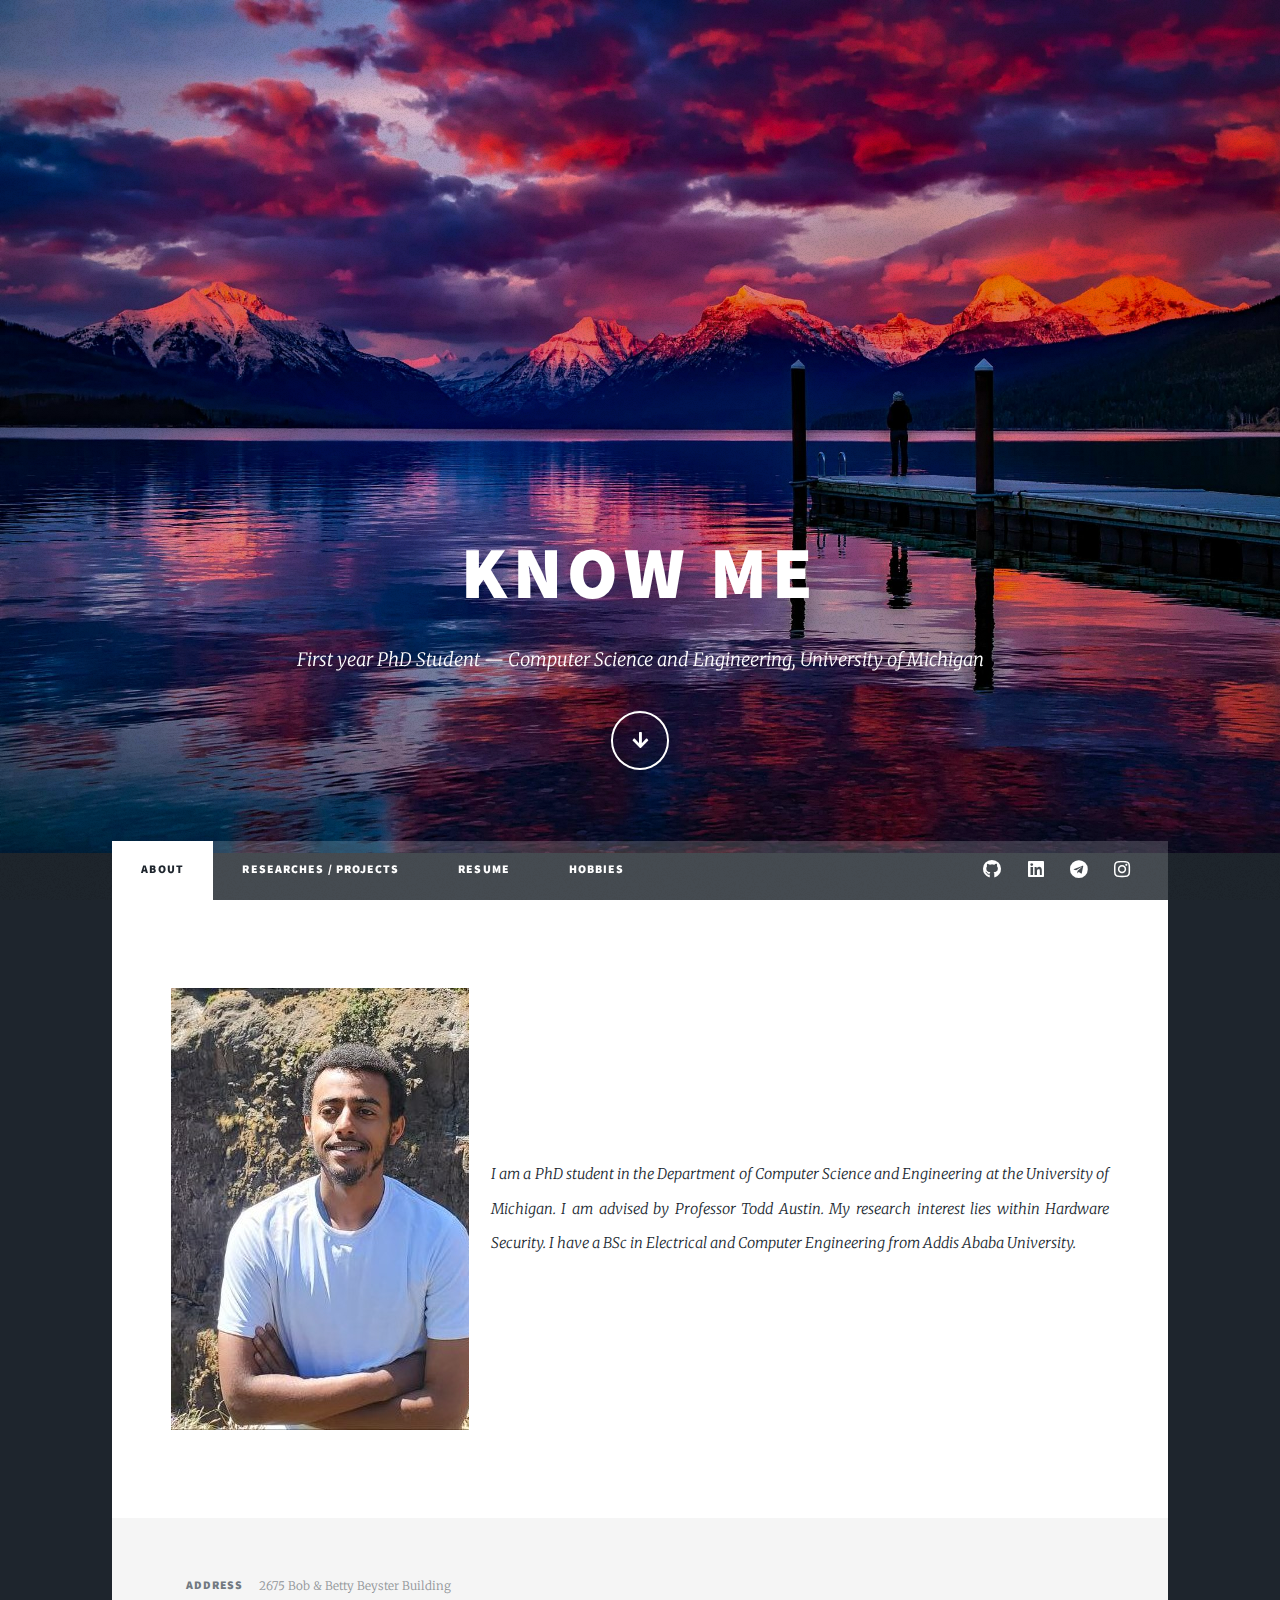
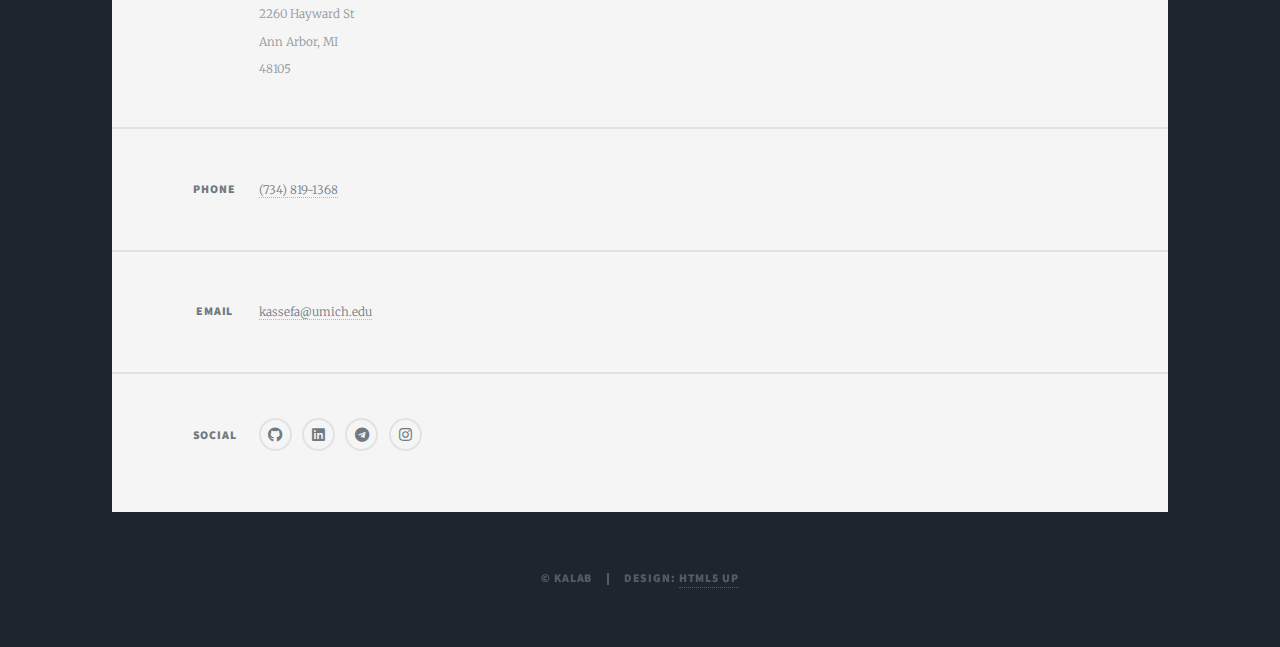
==== commit a887868f: "about pic" ====
--- a/index.html
+++ b/index.html
@@ -54,7 +54,7 @@
 										<div class="col-4 col-12-medium">
 					
 											<!-- Sidebar -->
-											<a href="#" class="image featured"><img src="images/about.JPG" alt="" /></a>
+											<a href="#" class="image featured"><img src="images/about.png" alt="" /></a>
 					
 					
 					
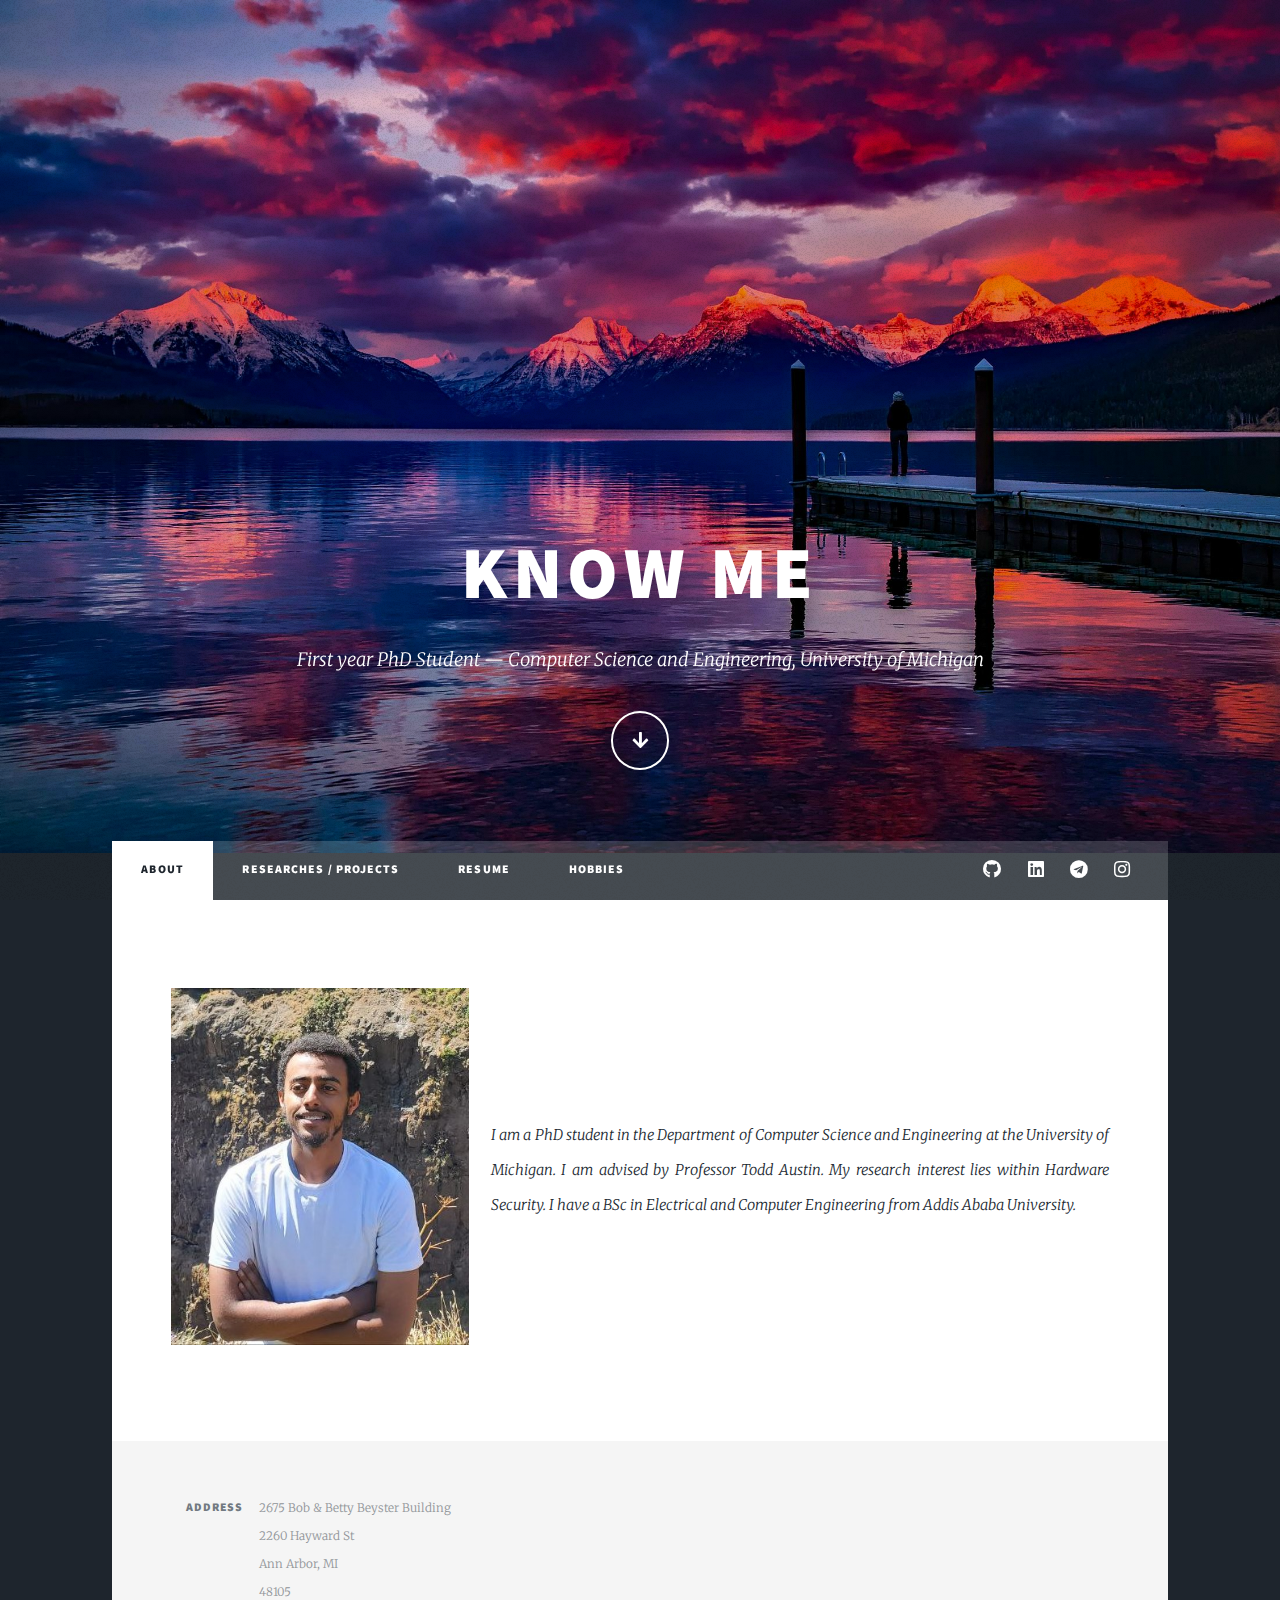
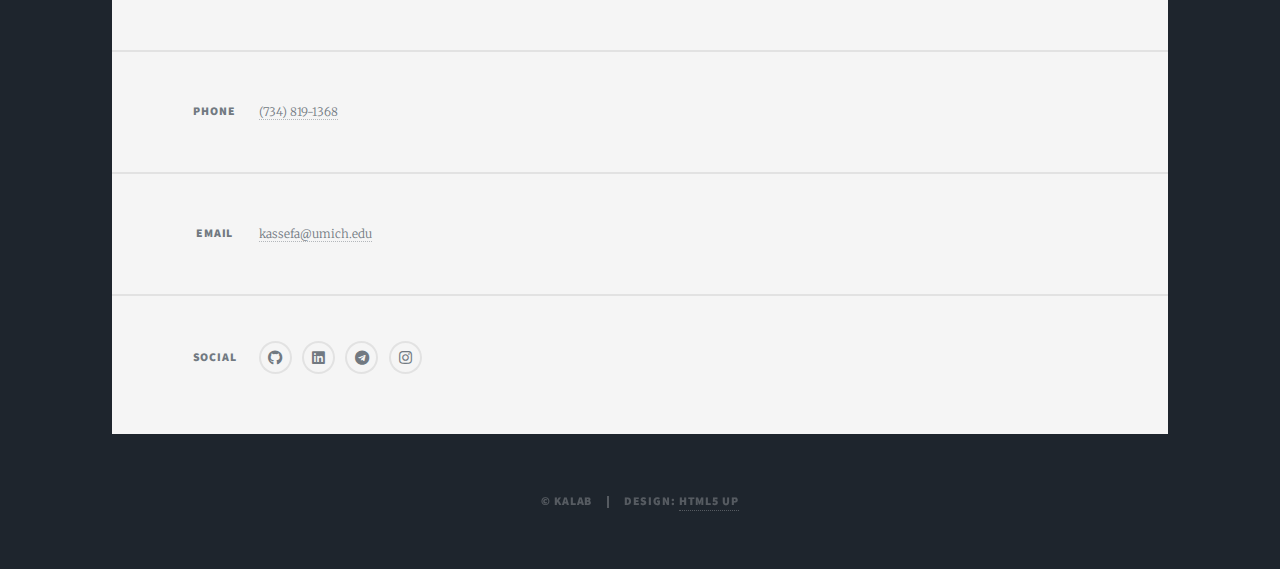
==== commit 9d1ef986: "about pic" ====
--- a/index.html
+++ b/index.html
@@ -54,7 +54,7 @@
 										<div class="col-4 col-12-medium">
 					
 											<!-- Sidebar -->
-											<a href="#" class="image featured"><img src="images/about.png" alt="" /></a>
+											<a href="#" class="image featured fit"><img src="images/about.png" alt="" /></a>
 					
 					
 					
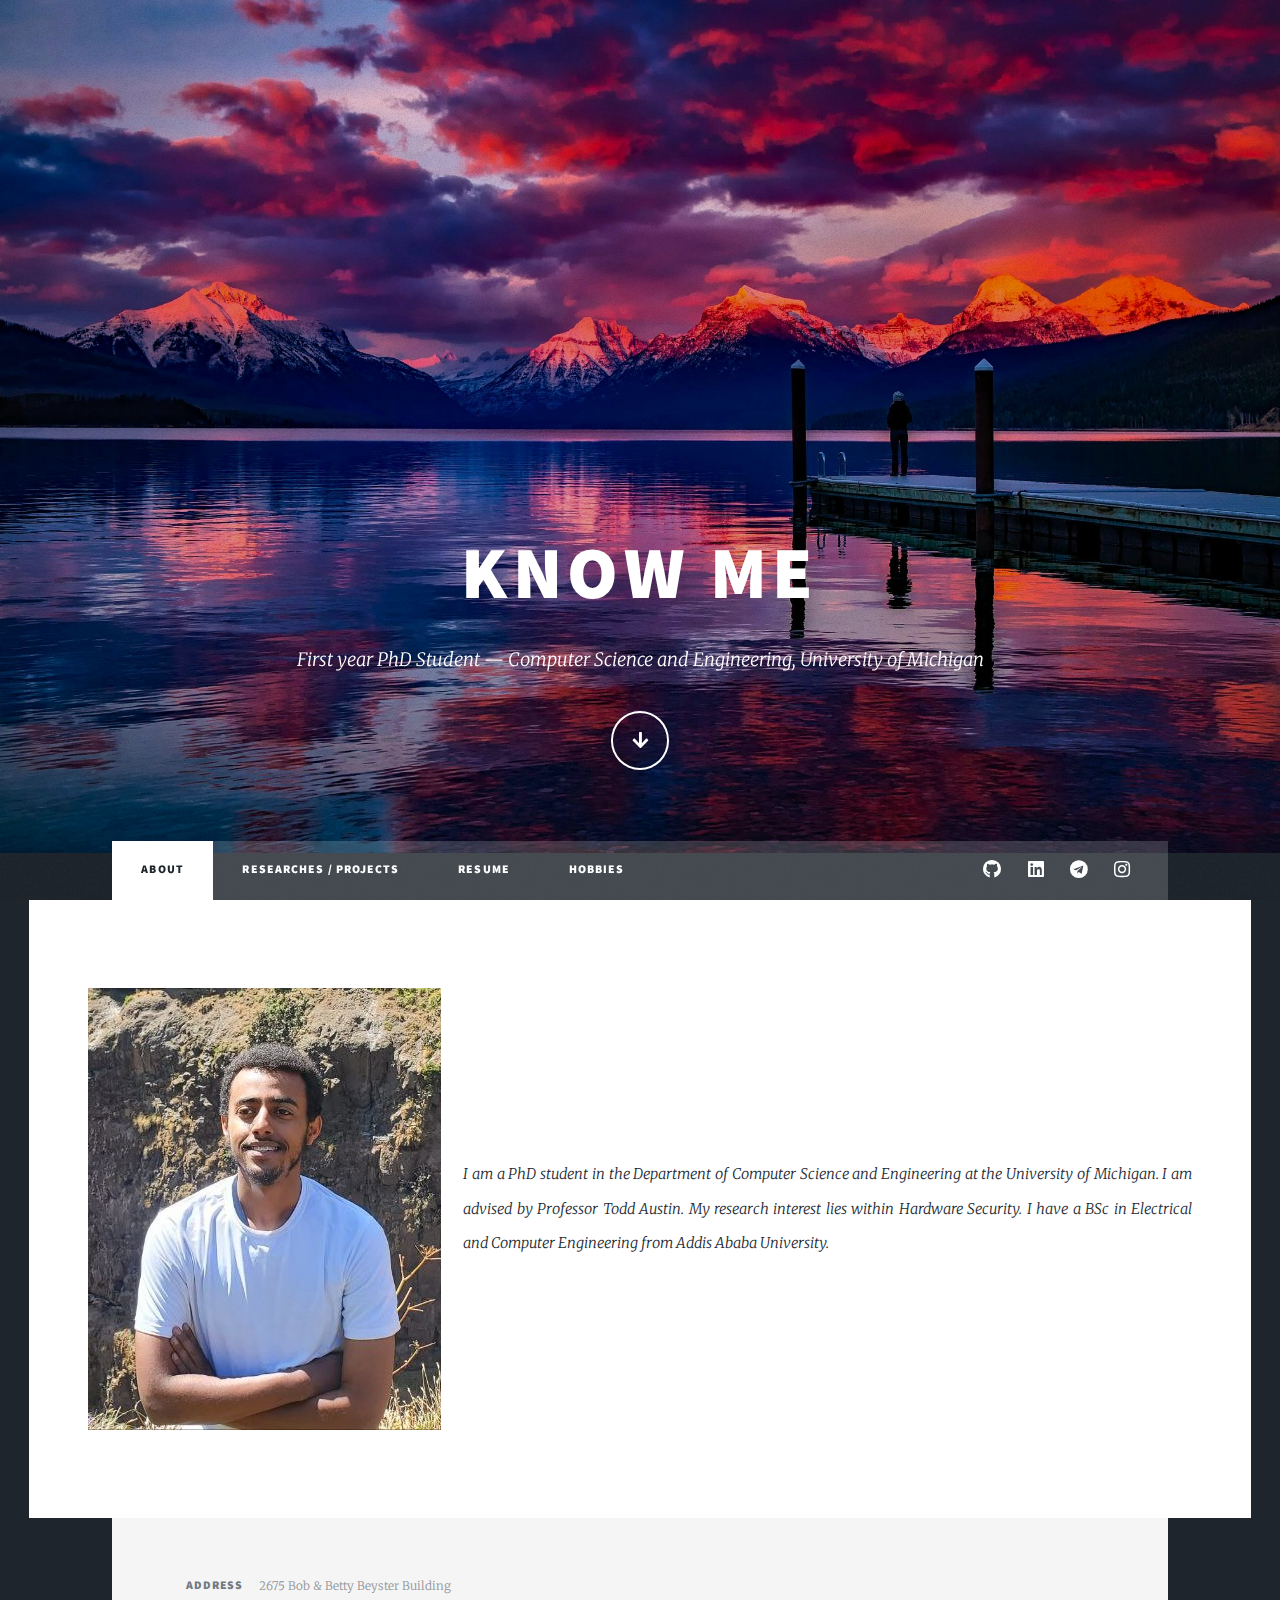
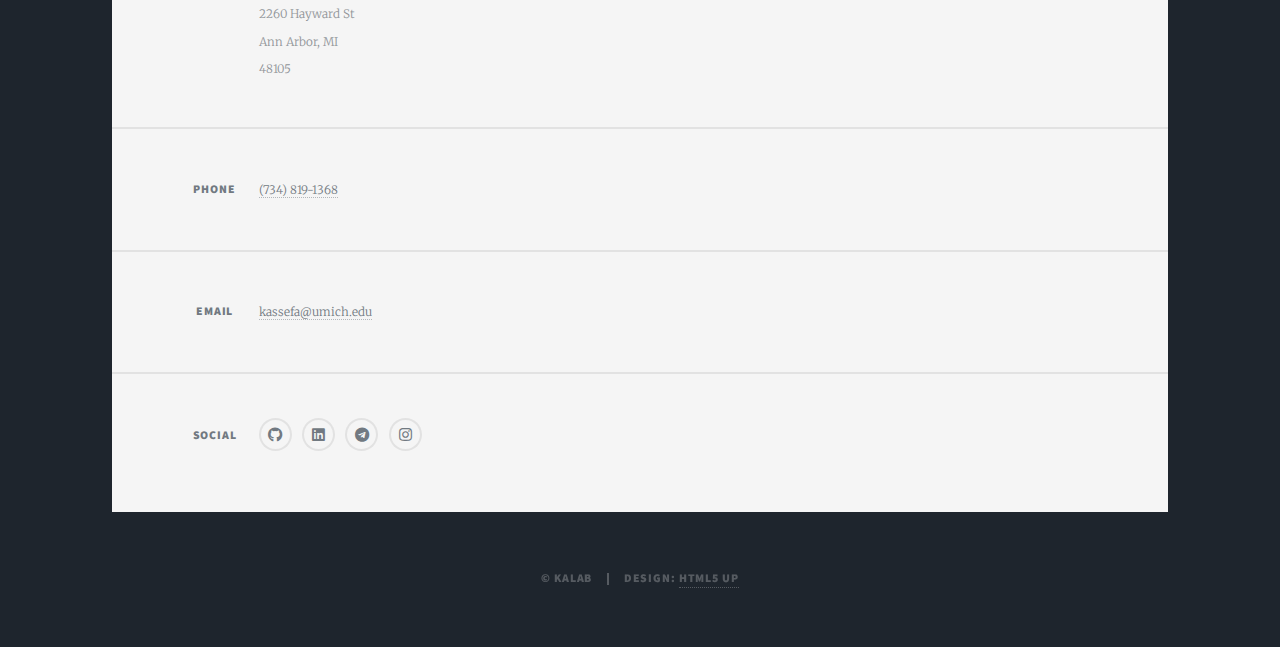
==== commit 7a9059aa: "about pic2" ====
--- a/index.html
+++ b/index.html
@@ -54,7 +54,7 @@
 										<div class="col-4 col-12-medium">
 					
 											<!-- Sidebar -->
-											<a href="#" class="image featured fit"><img src="images/about.png" alt="" /></a>
+											<a href="#" class="image featured"><img src="images/about.png" alt="" /></a>
 					
 					
 					
--- a/assets/css/main.css
+++ b/assets/css/main.css
@@ -3770,7 +3770,7 @@
 		position: relative;
 		margin: 0 auto;
 		width: calc(100% - 4rem);
-		max-width: 72rem;
+		max-width: 100rem;
 		z-index: 2;
 	}
 
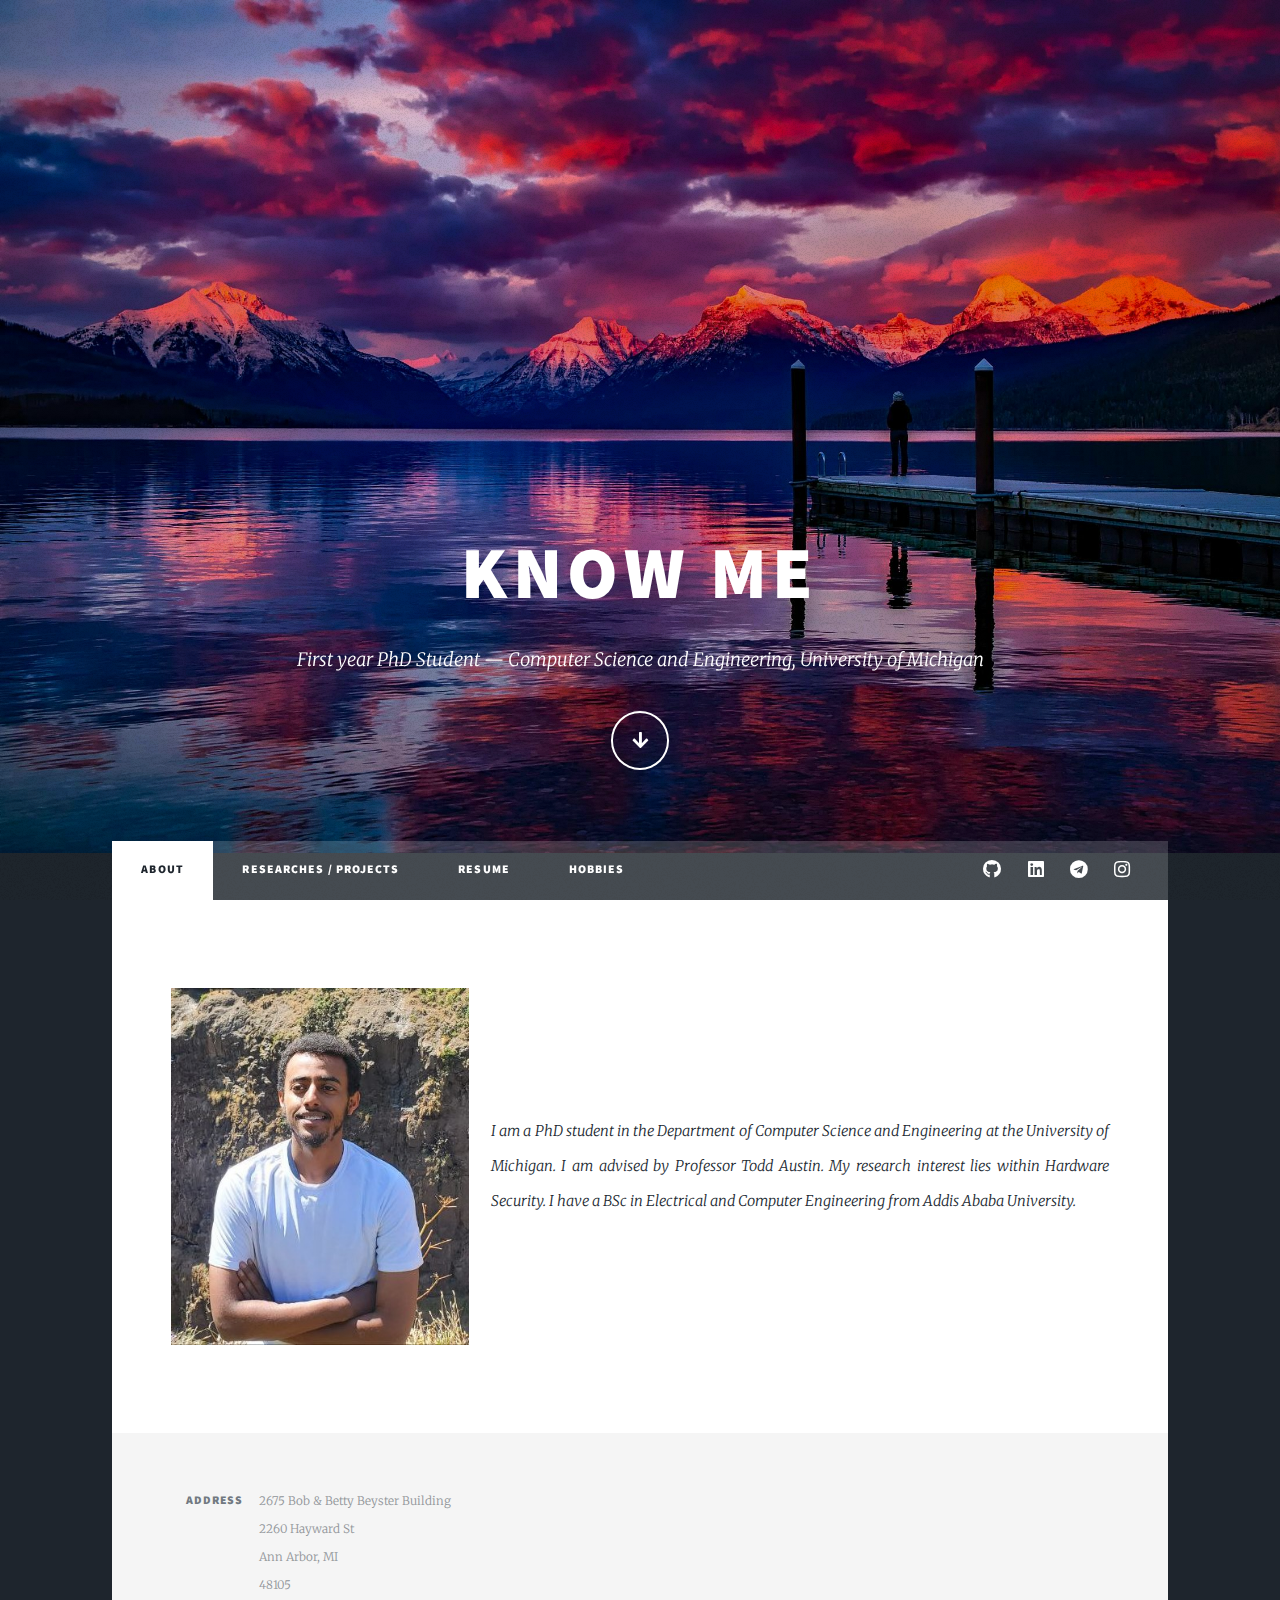
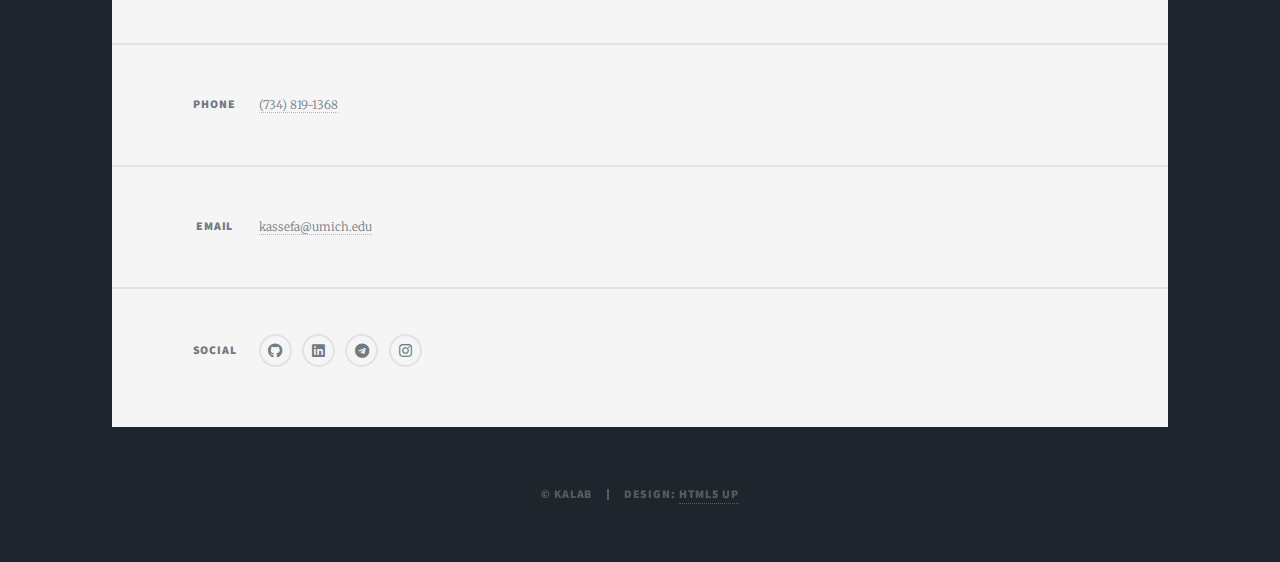
==== commit 82713ef6: "about pic final" ====
--- a/index.html
+++ b/index.html
@@ -54,7 +54,7 @@
 										<div class="col-4 col-12-medium">
 					
 											<!-- Sidebar -->
-											<a href="#" class="image featured"><img src="images/about.png" alt="" /></a>
+											<a href="#" class="image featured"><img style="width: 100%;" src="images/about.png" alt="" /></a>
 					
 					
 					
--- a/assets/css/main.css
+++ b/assets/css/main.css
@@ -3770,7 +3770,7 @@
 		position: relative;
 		margin: 0 auto;
 		width: calc(100% - 4rem);
-		max-width: 100rem;
+		max-width: 72rem;
 		z-index: 2;
 	}
 
